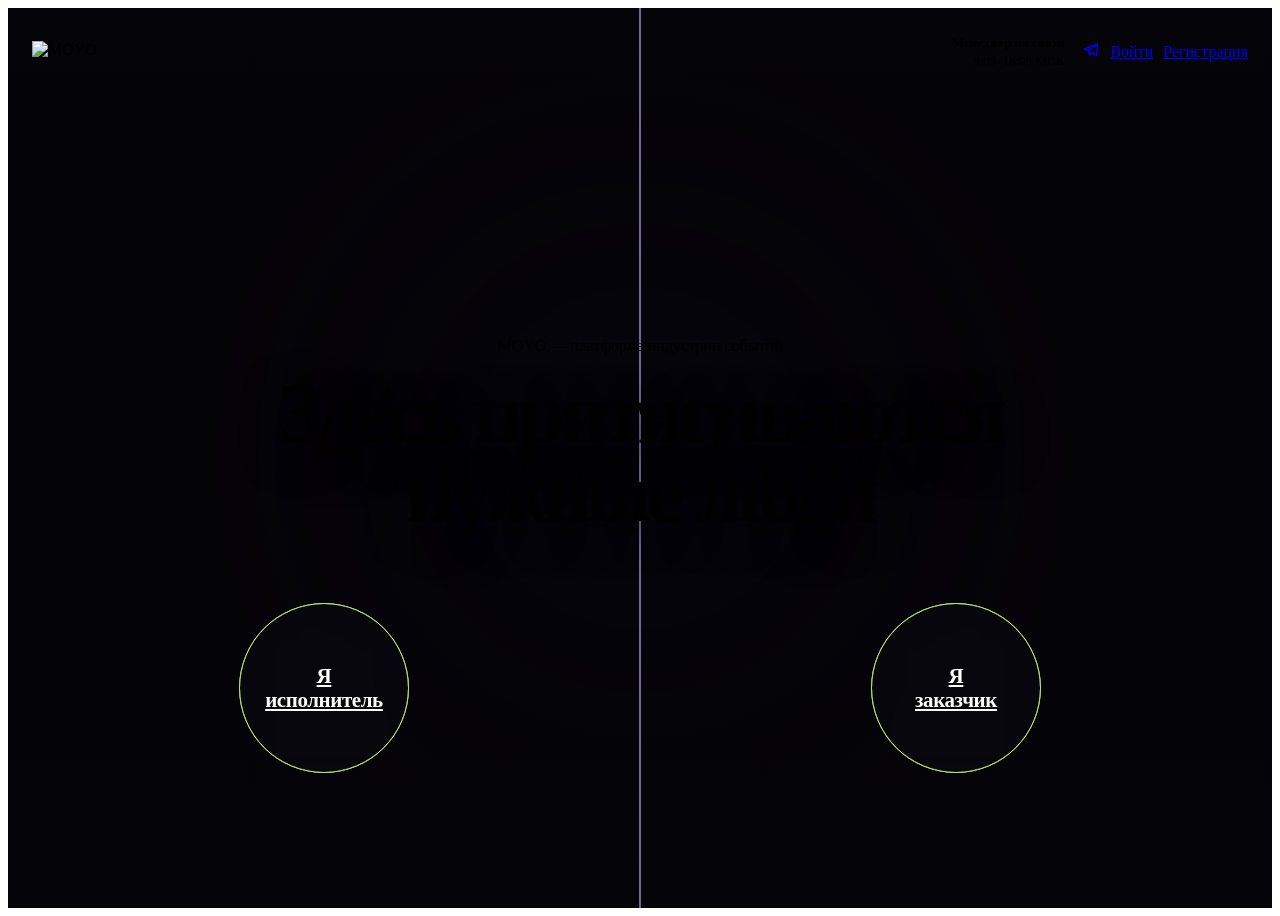
==== index.html @ e5ad05e7 "Add files via upload" ====
<!doctype html>
<html lang="ru">
<head>
<meta charset="utf-8">
<meta name="viewport" content="width=device-width,initial-scale=1">
<title>MOYO — платформа индустрии событий</title>
<link rel="preconnect" href="https://fonts.googleapis.com"><link rel="preconnect" href="https://fonts.gstatic.com" crossorigin>
<link href="https://fonts.googleapis.com/css2?family=Manrope:wght@400;500;600;700&family=JetBrains+Mono:wght@400;500&display=swap" rel="stylesheet">
<link rel="stylesheet" href="assets/moyo.css?v=20">
<style>
/* главная: закулисье и зал, разрезанные по диагонали; прожектор проявляет фото */
.home{position:relative;height:100vh;min-height:860px;overflow:hidden;background:#05040A}
.top{position:absolute;left:0;right:0;top:26px;z-index:20}
.top .wrap{display:flex;align-items:center;justify-content:space-between;padding:0 24px}
.top img{height:22px}
.top .r{display:flex;align-items:center;gap:10px}
.top .mgr{font-size:13px;color:var(--text-2);margin-right:8px;text-align:right;line-height:1.35}
.top .mgr b{display:block;color:var(--text);font-weight:600}

.hm-ph{position:absolute;inset:0;background-size:cover;transition:filter .8s var(--ease)}
.hm-a{background-image:url(assets/img/hero-backstage.jpg);background-position:20% 30%;clip-path:inset(0 50% 0 0)}
.hm-b{background-image:url(assets/img/hero-hall.jpg);background-position:85% 50%;clip-path:inset(0 0 0 50%)}
.home.on-l .hm-b,.home.on-r .hm-a{filter:brightness(.28) saturate(.4)}
.home.on-l .hm-a,.home.on-r .hm-b{filter:brightness(1.15) saturate(1.1)}
.hm-dim{position:absolute;inset:0;z-index:2;pointer-events:none;background:rgba(5,4,9,.62);-webkit-mask-image:radial-gradient(circle at var(--sx,50%) var(--sy,50%),transparent 0,transparent 170px,#000 430px);mask-image:radial-gradient(circle at var(--sx,50%) var(--sy,50%),transparent 0,transparent 170px,#000 430px)}
.hm-shade{position:absolute;inset:0;z-index:3;pointer-events:none;background:linear-gradient(180deg,rgba(5,4,9,.75),transparent 28%,transparent 55%,rgba(5,4,9,.85))}
.hm-seam{position:absolute;inset:0;width:100%;height:100%;z-index:4;pointer-events:none}
.hm-seam line{stroke:rgba(214,204,255,.7);stroke-width:1.5;filter:drop-shadow(0 0 8px var(--accent))}
.hm-seam circle{fill:var(--lime);filter:drop-shadow(0 0 10px var(--lime))}
.home .spot{z-index:5}

.hd{position:absolute;left:0;right:0;top:50%;transform:translateY(-62%);z-index:8;pointer-events:none;text-align:center;white-space:nowrap}
.hd h1{font-size:84px;font-weight:600;letter-spacing:-.058em;line-height:.94;margin:20px 0 0;text-shadow:0 10px 40px rgba(0,0,0,.6)}
.hd .label{display:inline-flex;align-items:center;gap:10px;margin-top:26px;color:var(--text-2)}
.hd .label i{width:7px;height:7px;border-radius:50%;background:var(--lime);box-shadow:0 0 10px var(--lime-glow)}

.roles{position:absolute;left:0;right:0;bottom:15%;z-index:9;display:grid;grid-template-columns:1fr 1fr;pointer-events:none}
.role{justify-self:center;pointer-events:auto;position:relative;width:168px;height:168px;border-radius:50%;display:flex;flex-direction:column;align-items:center;justify-content:center;gap:10px;text-align:center;font-size:21px;font-weight:600;line-height:1.15;letter-spacing:-.02em;color:#fff;background:rgba(14,12,20,.45);border:1px solid rgba(255,255,255,.35);backdrop-filter:blur(14px);transition:background .5s var(--ease),border-color .5s,transform .6s var(--ease),box-shadow .6s}
.role::before,.role::after{content:"";position:absolute;inset:-1px;border-radius:50%;border:1px solid rgba(198,243,94,.7);animation:rpulse 2.6s ease-out infinite;pointer-events:none}
.role::after{animation-delay:1.3s}
@keyframes rpulse{0%{transform:scale(1);opacity:.9}100%{transform:scale(1.45);opacity:0}}
.role .ar{width:44px;height:44px;border-radius:50%;display:grid;place-items:center;background:var(--lime);color:#10120A;font-size:18px;transition:transform .5s var(--ease)}
.role.big{background:var(--accent);border-color:var(--accent);transform:scale(1.08);box-shadow:0 20px 70px -10px var(--accent-glow)}
.role.big .ar{transform:rotate(-45deg)}
.role.big::before,.role.big::after{border-color:rgba(255,255,255,.6)}
.hm-half{position:absolute;top:0;bottom:0;width:50%;z-index:7;cursor:pointer}
.hm-half.l{left:0}.hm-half.r{right:0}

.foot{position:absolute;left:0;right:0;bottom:26px;z-index:9}
.foot .wrap{display:flex;justify-content:space-between;padding:0 24px}
</style>
</head>
<body>
<main class="home" id="home">
  <header class="top"><div class="wrap">
    <img src="assets/logo.svg" alt="MOYO">
    <div class="r">
      <div class="mgr"><b>Менеджер на связи</b>9:00–18:00 МСК</div>
      <a class="ibtn" href="#" aria-label="Telegram"><svg width="18" height="18" viewBox="0 0 24 24" fill="none" stroke="currentColor" stroke-width="1.8" stroke-linejoin="round"><path d="M21 4 3 11l6 2 2 6 3-4 5 4 2-15Z"/><path d="m9 13 8-6"/></svg></a>
      <a class="btn btn-g btn-s" href="#" data-auth="login">Войти</a>
      <a class="btn btn-p btn-s" href="#" data-auth="signup">Регистрация</a>
    </div>
  </div></header>

  <div class="hm-ph hm-a"></div><div class="hm-ph hm-b"></div>
  <div class="hm-dim" id="hmDim"></div><div class="hm-shade"></div>
  <svg class="hm-seam" viewBox="0 0 100 100" preserveAspectRatio="none"><line x1="50" y1="0" x2="50" y2="100" vector-effect="non-scaling-stroke"/></svg>
  <a class="hm-half l" href="ispolnitel.html" data-r="l" aria-label="Я исполнитель"></a><a class="hm-half r" href="zakazchik.html" data-r="r" aria-label="Я заказчик"></a>
  
  <div class="hd">
    <span class="chip"><i></i>MOYO — платформа индустрии событий</span>
    <h1>Здесь <span class="acc">притягиваются</span><br>нужные люди</h1>
  </div>

  <div class="roles">
    <a class="role" href="ispolnitel.html" data-r="l">Я<br>исполнитель</a>
    <a class="role" href="zakazchik.html" data-r="r">Я<br>заказчик</a>
  </div>
</main>

<script src="assets/field.js?v=20"></script>
<script src="assets/illus.js?v=20"></script>
<script src="assets/auth.js?v=20"></script>
<script>
const home=document.getElementById('home'),roles=[...document.querySelectorAll('.role')],dim=document.getElementById('hmDim');
const center=el=>{const a=el.getBoundingClientRect(),b=home.getBoundingClientRect();return[a.left-b.left+a.width/2,a.top-b.top+a.height*.42]};
// прожектор ходит между закулисьем и залом; там, где луч, фото проявляется в цвете
const spot=MoyoSpot(home,{fx:.5,spread:22,points:(W,H)=>[[W*.25,H*.45],[W*.5,H*.35],[W*.75,H*.5],[W*.5,H*.35]]});
let hovered=null,mouse=null;
home.addEventListener('pointermove',e=>{const b=home.getBoundingClientRect();mouse=[e.clientX-b.left,e.clientY-b.top]});
home.addEventListener('pointerleave',()=>mouse=null);
const halves=[...document.querySelectorAll('.hm-half')];
const pick=side=>{hovered=side?roles.find(r=>r.dataset.r===side):null;home.classList.toggle('on-l',side==='l');home.classList.toggle('on-r',side==='r');
  if(side){const b=home.getBoundingClientRect();spot.aim(side==='l'?b.width*.25:b.width*.75,b.height*.45)}else spot.free()};
[...roles,...halves].forEach(el=>{el.addEventListener('mouseenter',()=>pick(el.dataset.r));el.addEventListener('mouseleave',e=>{if(!e.relatedTarget||!e.relatedTarget.closest||!e.relatedTarget.closest('[data-r="'+el.dataset.r+'"]'))pick(null)})});
let lx=innerWidth/2,ly=innerHeight/2;
(function lit(){
  // курсор тоже светит: если мышь на экране, пятно света идёт за ней
  const [sx,sy]=hovered||!mouse?spot.pos:mouse;
  lx+=(sx-lx)*.12;ly+=(sy-ly)*.12;
  dim.style.setProperty('--sx',lx+'px');dim.style.setProperty('--sy',ly+'px');
  roles.forEach(r=>{const [x,y]=center(r);r.classList.toggle('lit',Math.hypot(lx-x,ly-y)<180);r.classList.toggle('big',r===hovered)});
  requestAnimationFrame(lit);
})();
</script>
</body>
</html>
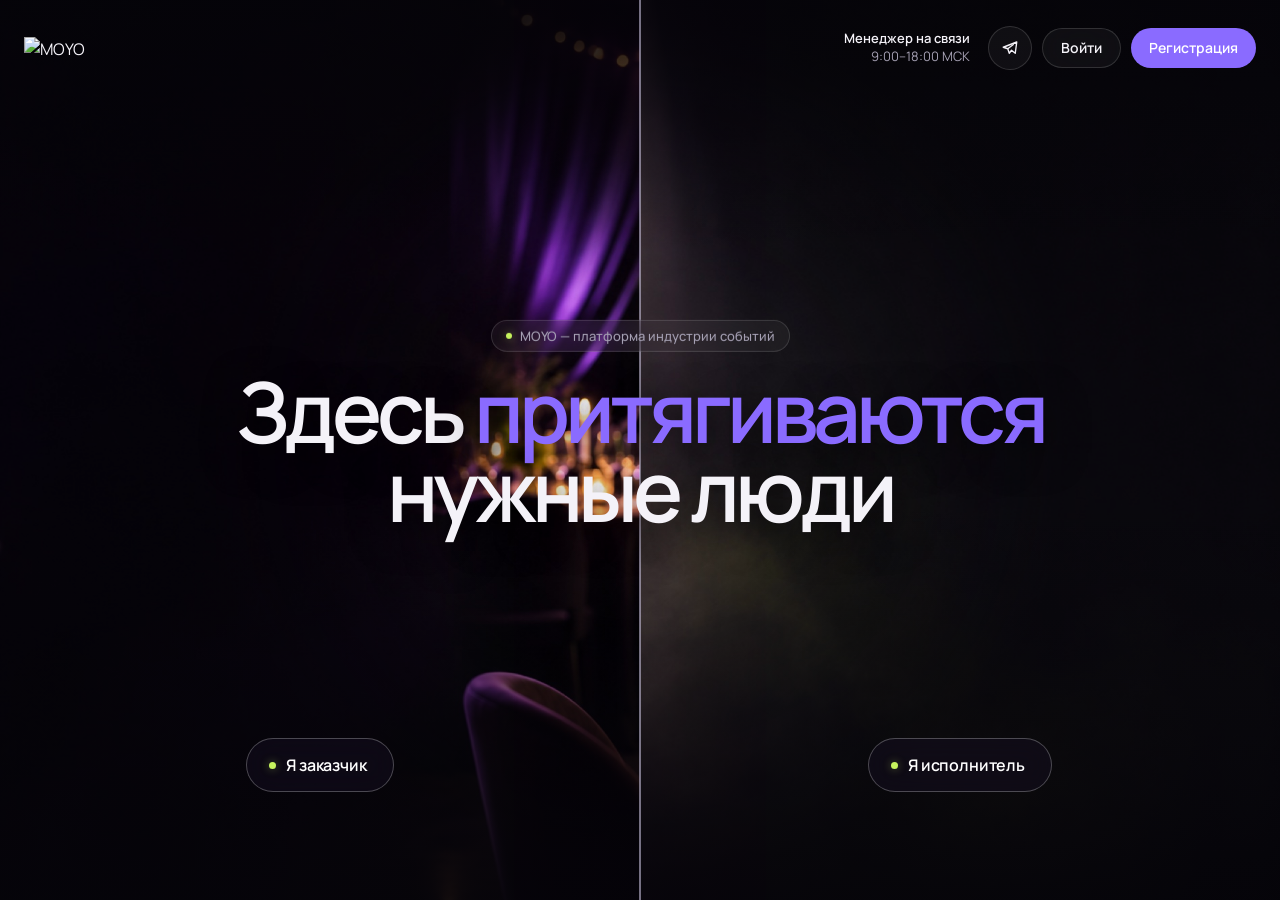
==== commit a7f3a43d: "Add files via upload" ====
--- a/index.html
+++ b/index.html
@@ -6,7 +6,7 @@
 <title>MOYO — платформа индустрии событий</title>
 <link rel="preconnect" href="https://fonts.googleapis.com"><link rel="preconnect" href="https://fonts.gstatic.com" crossorigin>
 <link href="https://fonts.googleapis.com/css2?family=Manrope:wght@400;500;600;700&family=JetBrains+Mono:wght@400;500&display=swap" rel="stylesheet">
-<link rel="stylesheet" href="assets/moyo.css?v=20">
+<link rel="stylesheet" href="assets/moyo.css?v=23">
 <style>
 /* главная: закулисье и зал, разрезанные по диагонали; прожектор проявляет фото */
 .home{position:relative;height:100vh;min-height:860px;overflow:hidden;background:#05040A}
@@ -18,14 +18,14 @@
 .top .mgr b{display:block;color:var(--text);font-weight:600}
 
 .hm-ph{position:absolute;inset:0;background-size:cover;transition:filter .8s var(--ease)}
-.hm-a{background-image:url(assets/img/hero-backstage.jpg);background-position:20% 30%;clip-path:inset(0 50% 0 0)}
-.hm-b{background-image:url(assets/img/hero-hall.jpg);background-position:85% 50%;clip-path:inset(0 0 0 50%)}
+.hm-a{background-image:url(assets/img/hero-hall.jpg);background-position:0% 50%;clip-path:inset(0 50% 0 0)}
+.hm-b{background-image:url(assets/img/hero-backstage.jpg);background-position:100% 35%;clip-path:inset(0 0 0 50%)}
 .home.on-l .hm-b,.home.on-r .hm-a{filter:brightness(.28) saturate(.4)}
 .home.on-l .hm-a,.home.on-r .hm-b{filter:brightness(1.15) saturate(1.1)}
 .hm-dim{position:absolute;inset:0;z-index:2;pointer-events:none;background:rgba(5,4,9,.62);-webkit-mask-image:radial-gradient(circle at var(--sx,50%) var(--sy,50%),transparent 0,transparent 170px,#000 430px);mask-image:radial-gradient(circle at var(--sx,50%) var(--sy,50%),transparent 0,transparent 170px,#000 430px)}
 .hm-shade{position:absolute;inset:0;z-index:3;pointer-events:none;background:linear-gradient(180deg,rgba(5,4,9,.75),transparent 28%,transparent 55%,rgba(5,4,9,.85))}
 .hm-seam{position:absolute;inset:0;width:100%;height:100%;z-index:4;pointer-events:none}
-.hm-seam line{stroke:rgba(214,204,255,.7);stroke-width:1.5;filter:drop-shadow(0 0 8px var(--accent))}
+.hm-seam line{stroke:rgba(220,213,242,.7);stroke-width:1.5;filter:drop-shadow(0 0 8px var(--accent))}
 .hm-seam circle{fill:var(--lime);filter:drop-shadow(0 0 10px var(--lime))}
 .home .spot{z-index:5}
 
@@ -34,15 +34,10 @@
 .hd .label{display:inline-flex;align-items:center;gap:10px;margin-top:26px;color:var(--text-2)}
 .hd .label i{width:7px;height:7px;border-radius:50%;background:var(--lime);box-shadow:0 0 10px var(--lime-glow)}
 
-.roles{position:absolute;left:0;right:0;bottom:15%;z-index:9;display:grid;grid-template-columns:1fr 1fr;pointer-events:none}
-.role{justify-self:center;pointer-events:auto;position:relative;width:168px;height:168px;border-radius:50%;display:flex;flex-direction:column;align-items:center;justify-content:center;gap:10px;text-align:center;font-size:21px;font-weight:600;line-height:1.15;letter-spacing:-.02em;color:#fff;background:rgba(14,12,20,.45);border:1px solid rgba(255,255,255,.35);backdrop-filter:blur(14px);transition:background .5s var(--ease),border-color .5s,transform .6s var(--ease),box-shadow .6s}
-.role::before,.role::after{content:"";position:absolute;inset:-1px;border-radius:50%;border:1px solid rgba(198,243,94,.7);animation:rpulse 2.6s ease-out infinite;pointer-events:none}
-.role::after{animation-delay:1.3s}
-@keyframes rpulse{0%{transform:scale(1);opacity:.9}100%{transform:scale(1.45);opacity:0}}
-.role .ar{width:44px;height:44px;border-radius:50%;display:grid;place-items:center;background:var(--lime);color:#10120A;font-size:18px;transition:transform .5s var(--ease)}
-.role.big{background:var(--accent);border-color:var(--accent);transform:scale(1.08);box-shadow:0 20px 70px -10px var(--accent-glow)}
-.role.big .ar{transform:rotate(-45deg)}
-.role.big::before,.role.big::after{border-color:rgba(255,255,255,.6)}
+.roles{position:absolute;left:0;right:0;bottom:12%;z-index:9;display:grid;grid-template-columns:1fr 1fr;pointer-events:none}
+.role{justify-self:center;pointer-events:auto;position:relative;display:inline-flex;align-items:center;gap:10px;height:54px;padding:0 26px 0 22px;border-radius:99px;font-size:16px;font-weight:600;letter-spacing:-.01em;color:#fff;white-space:nowrap;background:rgba(20,15,32,.5);border:1px solid rgba(255,255,255,.26);backdrop-filter:blur(14px);-webkit-backdrop-filter:blur(14px);transition:background .45s var(--ease),border-color .45s,transform .5s var(--ease),box-shadow .5s}
+.role::before{content:"";width:7px;height:7px;border-radius:50%;background:var(--lime);box-shadow:0 0 10px var(--lime-glow);flex:none}
+.role:hover,.role.big{background:var(--accent);border-color:var(--accent);box-shadow:0 12px 34px -16px var(--accent-glow)}
 .hm-half{position:absolute;top:0;bottom:0;width:50%;z-index:7;cursor:pointer}
 .hm-half.l{left:0}.hm-half.r{right:0}
 
@@ -65,7 +60,7 @@
   <div class="hm-ph hm-a"></div><div class="hm-ph hm-b"></div>
   <div class="hm-dim" id="hmDim"></div><div class="hm-shade"></div>
   <svg class="hm-seam" viewBox="0 0 100 100" preserveAspectRatio="none"><line x1="50" y1="0" x2="50" y2="100" vector-effect="non-scaling-stroke"/></svg>
-  <a class="hm-half l" href="ispolnitel.html" data-r="l" aria-label="Я исполнитель"></a><a class="hm-half r" href="zakazchik.html" data-r="r" aria-label="Я заказчик"></a>
+  <a class="hm-half l" href="zakazchik.html" data-r="l" aria-label="Я заказчик"></a><a class="hm-half r" href="ispolnitel.html" data-r="r" aria-label="Я исполнитель"></a>
   
   <div class="hd">
     <span class="chip"><i></i>MOYO — платформа индустрии событий</span>
@@ -73,14 +68,14 @@
   </div>
 
   <div class="roles">
-    <a class="role" href="ispolnitel.html" data-r="l">Я<br>исполнитель</a>
-    <a class="role" href="zakazchik.html" data-r="r">Я<br>заказчик</a>
+    <a class="role" href="zakazchik.html" data-r="l">Я&nbsp;заказчик</a>
+    <a class="role" href="ispolnitel.html" data-r="r">Я&nbsp;исполнитель</a>
   </div>
 </main>
 
-<script src="assets/field.js?v=20"></script>
-<script src="assets/illus.js?v=20"></script>
-<script src="assets/auth.js?v=20"></script>
+<script src="assets/field.js?v=23"></script>
+<script src="assets/illus.js?v=23"></script>
+<script src="assets/auth.js?v=23"></script>
 <script>
 const home=document.getElementById('home'),roles=[...document.querySelectorAll('.role')],dim=document.getElementById('hmDim');
 const center=el=>{const a=el.getBoundingClientRect(),b=home.getBoundingClientRect();return[a.left-b.left+a.width/2,a.top-b.top+a.height*.42]};
@@ -103,5 +98,6 @@
   requestAnimationFrame(lit);
 })();
 </script>
+<script src="assets/life.js?v=23"></script>
 </body>
 </html>
--- a/assets/moyo.css
+++ b/assets/moyo.css
@@ -0,0 +1,503 @@
+/* =========================================================
+   MOYO — общие токены и компоненты (см. styleguide.html)
+   ========================================================= */
+:root{
+  --bg:#07060A; --bg-2:#0D0C11; --surface:#131118; --surface-2:#1A1820;
+  --line:rgba(255,255,255,.08); --line-2:rgba(255,255,255,.14);
+  --text:#F4F2F8; --text-2:#A6A1B4; --text-3:#6C6878; --text-off:#34313D;
+  --accent:#8A6BFF; --accent-hi:#A08BFF; --accent-lo:#5B43D6;
+  --accent-a12:rgba(138,107,255,.12); --accent-a30:rgba(138,107,255,.30); --accent-glow:rgba(138,107,255,.55);
+  --ok:#C6F35E; --lime:#C6F35E; --lime-glow:rgba(198,243,94,.42); --violet-bg:#2F1870; --err:#FF6B7A;
+  --glass:rgba(255,255,255,.045); --blur:20px;
+  --r-xs:8px; --r-s:12px; --r-m:20px; --r-l:28px; --r-pill:999px;
+  --sans:'Manrope',system-ui,sans-serif; --mono:'JetBrains Mono',ui-monospace,monospace;
+  --ease:cubic-bezier(.2,.8,.2,1); --t-fast:.2s; --t-mid:.45s; --t-slow:.8s;
+}
+*{box-sizing:border-box;margin:0;padding:0}
+html{scroll-behavior:smooth;background:var(--bg)}
+body{background:transparent;color:var(--text);font-family:var(--sans);font-size:16px;line-height:1.55;-webkit-font-smoothing:antialiased;min-width:1280px;overflow-x:hidden}
+a{color:inherit;text-decoration:none}
+button{font:inherit;color:inherit;background:none;border:0;cursor:pointer}
+.wrap{width:1280px;margin:0 auto;position:relative}
+.acc{color:var(--accent)}
+
+.label{font-family:var(--mono);font-size:12px;letter-spacing:.06em;text-transform:uppercase;color:var(--text-3)}
+.label b{color:var(--text-2);font-weight:500}
+.glass{background:var(--glass);border:1px solid var(--line-2);backdrop-filter:blur(var(--blur));-webkit-backdrop-filter:blur(var(--blur));box-shadow:inset 0 1px 0 rgba(255,255,255,.08)}
+.btn{display:inline-flex;align-items:center;gap:12px;height:52px;padding:0 26px;border-radius:var(--r-pill);font-weight:600;font-size:15px;transition:background var(--t-fast),transform var(--t-mid) var(--ease),border-color var(--t-fast),color var(--t-fast)}
+.btn-p{background:var(--accent);color:#fff}
+.btn-p:hover{background:var(--accent-hi);transform:translateY(-2px)}
+.btn-w{background:var(--text);color:var(--bg)}
+.btn-w:hover{transform:translateY(-2px)}
+.btn-g{background:var(--glass);border:1px solid var(--line-2);backdrop-filter:blur(var(--blur))}
+.btn-g:hover{border-color:rgba(255,255,255,.3)}
+.btn .ar{width:30px;height:30px;margin-right:-14px;border-radius:50%;display:grid;place-items:center;background:var(--lime);color:#10120A;box-shadow:0 0 14px var(--lime-glow);transition:transform var(--t-mid) var(--ease)}
+.btn-g .ar,.btn-w .ar{background:var(--lime);color:#10120A}
+.btn:hover .ar{transform:rotate(-45deg)}
+.btn-m{background:var(--lime);color:#10120A;box-shadow:0 14px 40px -12px var(--lime-glow)}
+.btn-m:hover{background:#D4F77E;transform:translateY(-2px)}
+.btn-m .ar{background:rgba(0,0,0,.2);box-shadow:none}
+.btn-s{height:40px;padding:0 18px;font-size:14px}
+.ibtn{width:44px;height:44px;border-radius:50%;display:grid;place-items:center;border:1px solid var(--line-2);background:var(--glass);transition:all var(--t-fast)}
+.ibtn:hover{border-color:var(--accent);color:var(--accent)}
+.chip{display:inline-flex;align-items:center;gap:8px;height:32px;padding:0 14px;border-radius:var(--r-pill);font-size:13px;font-weight:500;color:var(--text-2);border:1px solid var(--line-2);background:var(--glass);backdrop-filter:blur(var(--blur))}
+.chip i{width:6px;height:6px;border-radius:50%;background:var(--lime);box-shadow:0 0 10px var(--lime-glow)}
+.tag{display:inline-flex;height:26px;align-items:center;padding:0 10px;border-radius:var(--r-xs);font-size:12px;font-weight:500;background:rgba(255,255,255,.06);color:var(--text-2)}
+
+/* ---------- поле: смешанная сетка, которая тянется к шарику ---------- */
+.mfield{position:absolute;inset:0;width:100%;height:100%;pointer-events:none;overflow:visible}
+.mfield .ln{fill:none;stroke:rgba(255,255,255,.12);stroke-width:1}
+.mfield .ln.h{stroke:rgba(255,255,255,.09)}
+.mfield .cs circle{fill:#fff}
+.mfield .cs path{fill:none;stroke:rgba(255,255,255,.07);stroke-width:1}
+.orb-ball{position:absolute;left:0;top:0;width:0;height:0;pointer-events:none;z-index:3}
+.orb-ball::before{content:"";position:absolute;left:-60px;top:-60px;width:120px;height:120px;border-radius:50%;background:radial-gradient(closest-side,var(--accent-glow),rgba(138,107,255,.12) 55%,transparent)}
+.orb-ball::after{content:"";position:absolute;left:-6px;top:-6px;width:12px;height:12px;border-radius:50%;background:#E6DEFF;box-shadow:0 0 14px 4px var(--accent),0 0 2px #fff}
+
+/* ---------- прожектор ---------- */
+.spot{position:absolute;inset:0;pointer-events:none;overflow:hidden}
+.spot .rig{position:absolute;top:-6px;width:44px;height:30px;margin-left:-22px;border-radius:0 0 12px 12px;background:#1A1820;border:1px solid var(--line-2);z-index:2}
+.spot .rig::after{content:"";position:absolute;left:12px;right:12px;bottom:-3px;height:5px;border-radius:3px;background:#E6DEFF;box-shadow:0 0 18px 6px var(--accent-glow)}
+.spot .beam{position:absolute;top:18px;transform-origin:50% 0;clip-path:polygon(46% 0,54% 0,100% 100%,0 100%);background:linear-gradient(180deg,rgba(214,204,255,.40),rgba(138,107,255,.14) 70%,rgba(138,107,255,.04));filter:blur(6px)}
+.spot .pool{position:absolute;left:0;top:0;width:520px;height:200px;margin:-100px 0 0 -260px;border-radius:50%;background:radial-gradient(closest-side,rgba(176,160,255,.28),rgba(138,107,255,.08) 60%,transparent)}
+.spot .dust{position:absolute;width:2px;height:2px;border-radius:50%;background:#fff;opacity:0}
+
+@keyframes spin{to{transform:rotate(360deg)}}
+
+@media (prefers-reduced-motion:reduce){*{animation:none!important;transition:none!important}}
+
+/* =========================================================
+   СМЕНА ФОНА ПО СКРОЛЛУ: тёмный ↔ фиолетовый (scrollfx.js ставит html.v)
+   ========================================================= */
+html.v{background:var(--violet-bg);--text-2:#CFC5EE;--text-3:#A497CF;--line:rgba(255,255,255,.12);--line-2:rgba(255,255,255,.2);--glass:rgba(255,255,255,.06)}
+.acc{transition:color .9s var(--ease)}
+html.v .acc{color:#D4C7FF}
+.lime{color:var(--lime)}
+
+/* =========================================================
+   ТЕКСТОВАЯ ПЕРЕБИВКА: крупные заголовки сменяют друг друга по скроллу,
+   слова проявляются, смена — переворот карточки
+   ========================================================= */
+.tx{position:relative}
+.tx .pin{position:sticky;top:0;height:100vh;overflow:hidden}
+.tx-top{position:absolute;left:0;right:0;top:120px;display:flex;justify-content:space-between;align-items:center;padding:0 24px}
+.tx-top .label{display:inline-flex;align-items:center;gap:10px;color:var(--text-2)}
+.tx-top .label i{width:7px;height:7px;border-radius:50%;background:var(--lime);box-shadow:0 0 10px var(--lime-glow)}
+.tx-n b{color:var(--lime);font-weight:500}
+.tx-stage{position:absolute;left:0;right:0;top:50%;height:300px;margin-top:-170px;perspective:1400px}
+.tx-f{position:absolute;left:50%;top:50%;width:1240px;margin-left:-620px;transform-origin:50% 50% -90px;text-align:center;font-size:118px;font-weight:600;letter-spacing:-.058em;line-height:.96;backface-visibility:hidden;will-change:transform,opacity;opacity:0}
+.tx-f.sm{font-size:88px}
+.tx-f .w{display:inline-block;color:rgba(255,255,255,.16);transition:color .25s}
+.tx-f .w.on{color:var(--text)}
+.tx-f .w.k.on{color:var(--lime)}
+.tx-bar{position:absolute;left:50%;bottom:150px;transform:translateX(-50%);display:flex;gap:8px}
+.tx-bar i{position:relative;width:46px;height:3px;border-radius:2px;background:rgba(255,255,255,.16);overflow:hidden}
+.tx-bar i b{position:absolute;inset:0;background:var(--lime);transform-origin:0 50%;transform:scaleX(0)}
+.tx-cta{position:absolute;left:0;right:0;bottom:64px;display:flex;justify-content:center;opacity:0;transform:translateY(14px);transition:all .5s var(--ease);pointer-events:none}
+.tx-cta.on{opacity:1;transform:none;pointer-events:auto}
+
+/* =========================================================
+   ФУТЕР: призыв + колонки + огромный логотип с «притягивающейся» точкой
+   ========================================================= */
+.ft{position:relative;z-index:2;padding:110px 0 0;overflow:hidden;font-size:14px;color:var(--text-2)}
+.ft .wrap{padding:0 24px}
+.ft-top{display:grid;grid-template-columns:1fr auto;align-items:end;gap:40px;padding-bottom:70px;border-bottom:1px solid var(--line)}
+.ft-top h3{font-size:64px;font-weight:600;letter-spacing:-.05em;line-height:1;color:var(--text);margin-top:20px}
+.ft-act{display:flex;gap:12px}
+.ft-cols{display:grid;grid-template-columns:1.2fr 1fr 1fr 1fr;gap:40px;padding:50px 0}
+.ft-cols h5{font-family:var(--mono);font-size:11px;font-weight:500;letter-spacing:.08em;text-transform:uppercase;color:var(--text-3);margin-bottom:16px}
+.ft-cols ul{list-style:none;display:flex;flex-direction:column;gap:10px}
+.ft-cols a{transition:color .2s}.ft-cols a:hover{color:var(--lime)}
+.ft-clock{display:flex;flex-direction:column;gap:14px}
+.ft-clock .t{font-size:44px;font-weight:600;letter-spacing:-.04em;color:var(--text);line-height:1}
+.ft-clock .t i{font-style:normal;animation:blink 1s steps(1) infinite}
+@keyframes blink{50%{opacity:0}}
+.ft-clock .st{display:inline-flex;align-items:center;gap:8px}
+.ft-clock .st i{width:7px;height:7px;border-radius:50%;background:var(--lime);box-shadow:0 0 10px var(--lime-glow)}
+.ft-note{color:#FFB3BA;font-size:11px}
+.ft-mark{position:relative;width:1232px;margin:10px auto 0;aspect-ratio:401.014/95.8345}
+.ft-mark img{position:absolute;inset:0;width:100%;height:100%;opacity:.95;clip-path:inset(0 0 0 0);transform:translateY(40%);opacity:0;transition:transform 1.2s var(--ease),opacity 1.2s var(--ease)}
+.ft-mark.in img{transform:none;opacity:.95}
+.ft-pupil{position:absolute;left:40.34%;top:50%;width:76px;height:76px;margin:-38px 0 0 -38px;border-radius:50%;background:var(--lime);box-shadow:0 0 40px 6px var(--lime-glow);transform:scale(0);transition:transform .8s .5s var(--ease)}
+.ft-mark.in .ft-pupil{transform:scale(1)}
+.ft-pupil span{position:absolute;left:92px;top:-6px;white-space:nowrap;font-family:var(--mono);font-size:11px;letter-spacing:.06em;text-transform:uppercase;color:var(--lime)}
+.ft-bot{display:flex;justify-content:space-between;align-items:center;padding:28px 0 34px;margin-top:34px;border-top:1px solid var(--line);font-size:13px;color:var(--text-3)}
+.ft-bot a:hover{color:var(--text)}
+.ft-up{display:inline-flex;align-items:center;gap:8px;color:var(--text-2)}
+.ft-up:hover{color:var(--lime)}
+
+/* =========================================================
+   КАБИНЕТ: крупный заголовок, затем карточки по одной
+   прилетают рубашкой вверх и переворачиваются лицом
+   ========================================================= */
+.cab{position:relative}
+.cab .pin{position:sticky;top:0;height:100vh;overflow:hidden;perspective:1800px}
+.cab-head{position:absolute;left:0;right:0;top:0;text-align:center;transform-origin:50% 0;z-index:3;will-change:transform}
+.cab-head .label{color:var(--text-2)}
+.cab-head h2{font-size:100px;font-weight:600;letter-spacing:-.058em;line-height:.95;margin-top:20px}
+.cab-stage{position:absolute;left:50%;top:50%;width:800px;height:520px;margin:-190px 0 0 -400px;transform-style:preserve-3d}
+.cc{position:absolute;inset:0;transform-style:preserve-3d;--o:0;will-change:transform}
+.cc-front,.cc-back{opacity:var(--o)}
+.cc-in{position:absolute;inset:0;transform-style:preserve-3d}
+.cc-front,.cc-back{position:absolute;inset:0;border-radius:24px;overflow:hidden;backface-visibility:hidden;-webkit-backface-visibility:hidden}
+.cc-front{background:#100E17;border:1px solid var(--line-2);box-shadow:0 50px 120px -40px rgba(0,0,0,.75)}
+.cc-front .dbar{display:flex;align-items:center;gap:14px;height:52px;padding:0 22px;border-bottom:1px solid var(--line)}
+.cc-front .dbar img{height:14px;opacity:.9}
+.cc-front .cc-t{font-size:14px;font-weight:600}
+.cc-front .dbar .label{margin-left:auto}
+.cc-back{transform:rotateY(180deg);background:var(--accent);padding:34px 38px;display:flex;flex-direction:column;justify-content:space-between;color:#fff}
+.cc-back::before{content:"";position:absolute;right:-120px;bottom:-160px;width:520px;height:520px;border-radius:50%;border:44px solid rgba(255,255,255,.14)}
+.cc-back::after{content:"";position:absolute;right:96px;top:84px;width:26px;height:26px;border-radius:50%;background:var(--lime);box-shadow:0 0 30px 6px var(--lime-glow)}
+.cc-back img{height:20px;align-self:flex-start;position:relative}
+.cc-back .n{position:absolute;right:38px;top:28px;font-family:var(--mono);font-size:14px;opacity:.75}
+.cc-back b{position:relative;font-size:58px;font-weight:600;letter-spacing:-.05em;line-height:1;max-width:520px}
+.cab-dots{position:absolute;left:50%;bottom:34px;transform:translateX(-50%);display:flex;gap:8px;z-index:3}
+.cab-dots i{width:28px;height:3px;border-radius:2px;background:rgba(255,255,255,.18);transition:background .4s}
+.cab-dots i.on{background:var(--lime)}
+
+/* =========================================================
+   ТРИ ШАГА: кольцо карточек-инфографики (по мотивам red-ring)
+   заголовок по центру → уезжает вверх → карточки разлетаются в кольцо,
+   по скроллу кольцо поворачивает к шагу 1, 2, 3
+   ========================================================= */
+.rgs{position:relative;padding:90px 0 40px}
+.rgs .pin{position:relative;height:820px;overflow:hidden}
+.rgs-title{position:absolute;left:0;right:0;top:0;text-align:center;z-index:30}
+.rgs-title h2{font-size:72px;letter-spacing:-.055em;line-height:.95}
+.rgs-stage{position:absolute;left:0;right:0;top:210px;height:420px;cursor:grab;perspective:2200px;touch-action:pan-y;user-select:none}
+.rg{position:absolute;left:50%;top:40px;width:0;height:0;transform-style:preserve-3d}
+.rk{position:absolute;left:-128px;top:0;width:256px;height:336px;border-radius:22px;padding:20px;display:flex;flex-direction:column;overflow:hidden;--gx:50%;--gy:50%;box-shadow:0 40px 70px -30px rgba(0,0,0,.75),0 1px 0 rgba(255,255,255,.3) inset;will-change:transform,opacity,filter;transition:box-shadow .6s var(--ease)}
+.rk.w{background:#F6F4FA;color:#14111C}
+.rk.d{background:#15121D;color:#fff;box-shadow:inset 0 0 0 1px rgba(255,255,255,.1),0 40px 70px -30px rgba(0,0,0,.75)}
+.rk.v{background:var(--accent);color:#fff}
+.rk.l{background:var(--lime);color:#10120A}
+.rk-h{display:flex;justify-content:space-between;align-items:center;font-size:12px;font-weight:500}
+.rk-h span{opacity:.6}
+.rk-h i{font-style:normal;font-size:11px;padding:4px 9px;border-radius:99px;background:rgba(0,0,0,.07)}
+.rk.d .rk-h i,.rk.v .rk-h i{background:rgba(255,255,255,.12)}
+.rk .n{font-size:64px;font-weight:600;letter-spacing:-.06em;line-height:1;color:var(--accent);margin-top:14px}
+.rk .t{font-size:28px;font-weight:600;letter-spacing:-.045em;line-height:1.02;margin-top:auto}
+.rk p{font-size:13px;line-height:1.4;opacity:.62;margin-top:8px}
+.rk .ft{display:flex;justify-content:space-between;align-items:center;font-size:11px;margin-top:14px;padding-top:12px;border-top:1px solid rgba(0,0,0,.08)}
+.rk.d .ft,.rk.v .ft{border-top-color:rgba(255,255,255,.12)}
+.rk .ft span{opacity:.6}
+.rk .ft b{font-weight:600}
+.rk .pips{display:flex;gap:5px}
+.rk .pips i{width:8px;height:8px;border-radius:50%;background:var(--lime)}
+.rk.w .pips i{background:var(--accent)}
+/* инфографика внутри карточек */
+.rk .ring{position:relative;width:132px;height:132px;margin:22px auto 0}
+.rk .ring svg{width:100%;height:100%;transform:rotate(-90deg)}
+.rk .ring circle{fill:none;stroke-width:9}
+.rk .ring .tr{stroke:rgba(255,255,255,.1)}
+.rk .ring .fg{stroke:var(--lime);stroke-linecap:round}
+.rk .ring b{position:absolute;inset:0;display:grid;place-items:center;font-size:30px;font-weight:600;letter-spacing:-.04em}
+.rk .ring small{position:absolute;left:0;right:0;top:66%;text-align:center;font-size:10px;opacity:.55}
+.rk .bars{display:flex;align-items:flex-end;gap:5px;height:124px;margin-top:20px}
+.rk .bars span{display:flex;flex-direction:column-reverse;gap:4px}
+.rk .bars i{width:7px;height:7px;border-radius:50%;background:rgba(20,17,28,.1)}
+.rk .bars i.on{background:var(--accent)}
+.rk .bars span:last-child i.on{background:#14111C}
+.rk .led{display:flex;gap:10px;margin-top:auto}
+.rk .led .dg{display:grid;grid-template-columns:repeat(5,7px);gap:3px}
+.rk .led .dg i{width:7px;height:7px;border-radius:50%;background:currentColor;opacity:.12}
+.rk .led .dg i.on{opacity:1}
+.rk .tl{position:relative;display:flex;justify-content:space-between;margin:34px 0 0}
+.rk .tl::before{content:"";position:absolute;left:0;right:0;top:50%;height:1px;background:rgba(20,17,28,.15)}
+.rk .tl i{position:relative;width:8px;height:8px;border-radius:50%;background:#D8D3E6}
+.rk .tl i.on{background:var(--accent);box-shadow:0 0 0 5px rgba(138,107,255,.2)}
+.rk .tl-l{display:flex;justify-content:space-between;font-size:10px;opacity:.5;margin-top:10px}
+.rk .ava{display:flex;margin-top:24px}
+.rk .ava img{width:62px;height:62px;border-radius:50%;object-fit:cover;border:3px solid #15121D;margin-right:-14px}
+.rk .bub{margin-top:18px;padding:12px 14px;border-radius:16px 16px 16px 4px;background:rgba(255,255,255,.08);font-size:13px;line-height:1.4}
+.rk .bub.me{background:var(--accent);border-radius:16px 16px 4px 16px;margin-left:24px}
+.rgs-dots{position:absolute;left:50%;bottom:calc(6% + 72px);transform:translateX(-50%);display:flex;gap:8px;z-index:31}
+.rgs-dots i{width:26px;height:3px;border-radius:2px;background:rgba(255,255,255,.16);transition:background .4s}
+.rgs-dots i.on{background:var(--lime)}
+.rgs-cta{position:absolute;left:0;right:0;bottom:20px;display:flex;justify-content:center;z-index:31}
+.rgs-cta.on{opacity:1;transform:none;pointer-events:auto}
+.rk .chk{list-style:none;margin-top:auto;display:flex;flex-direction:column;gap:9px;font-size:14px;font-weight:500}
+.rk .chk li{display:flex;align-items:center;gap:10px}
+.rk .chk li::before{content:"✓";width:22px;height:22px;border-radius:50%;display:grid;place-items:center;font-size:11px;background:var(--accent);color:#fff;flex:none}
+
+/* =========================================================
+   ИНТЕРАКТИВ (assets/interact.js)
+   ========================================================= */
+/* всплывашка внутри карточки кабинета */
+.ctoast{position:absolute;left:50%;bottom:18px;z-index:20;padding:10px 16px;border-radius:99px;background:#fff;color:#14111C;font-size:13px;font-weight:600;white-space:nowrap;box-shadow:0 14px 30px -10px rgba(0,0,0,.6);opacity:0;transform:translate(-50%,12px);transition:all .35s var(--ease);pointer-events:none}
+.ctoast.on{opacity:1;transform:translate(-50%,0)}
+/* вакансии с обложками */
+.cc-front .vac{grid-template-columns:52px 1fr auto auto;padding:10px 14px 10px 10px}
+.cc-front .vac .vth{width:52px;height:52px;border-radius:12px;object-fit:cover}
+.cc-front .vac .go{cursor:pointer;transition:background .25s,color .25s}
+.cc-front .vac .go:hover{background:rgba(255,255,255,.16)}
+.cc-front .vac .go.sent{background:var(--lime);color:#10120A}
+.cc-front .chips span{cursor:pointer;transition:all .2s}
+/* приглашение */
+.cc-front .invite .ivth{float:left;width:58px;height:58px;border-radius:12px;object-fit:cover;margin:0 12px 6px 0}
+.cc-front .invite .bt{clear:both}
+.cc-front .invite .bt span{cursor:pointer}
+.cc-front .invite .bt .ok,.cc-front .invite .bt span.ok{flex:1;background:var(--lime)!important;color:#10120A!important;cursor:default}
+.cc-front .pick{cursor:pointer}
+/* календарь */
+.cc-front .cgrid .d:not(.e):not(.dn){cursor:pointer;transition:background .2s}
+.cc-front .cgrid .d:not(.b):not(.e):hover{background:rgba(255,255,255,.08)}
+.cc-front .cgrid .d.busy{background:rgba(198,243,94,.14);color:var(--lime);box-shadow:inset 0 0 0 1px rgba(198,243,94,.4)}
+.evpop{position:absolute;inset:0;z-index:25;display:grid;place-items:center;background:rgba(10,8,16,.55);backdrop-filter:blur(4px);opacity:0;pointer-events:none;transition:opacity .3s}
+.evpop.on{opacity:1;pointer-events:auto}
+.evpop .box{position:relative;width:380px;border-radius:20px;overflow:hidden;background:#1C1925;border:1px solid var(--line-2);box-shadow:0 30px 60px -20px rgba(0,0,0,.8);transform:translateY(14px) scale(.97);transition:transform .4s var(--ease)}
+.evpop.on .box{transform:none}
+.evpop img{display:block;width:100%;height:150px;object-fit:cover}
+.evpop .in{padding:16px 18px 18px;display:flex;flex-direction:column;gap:6px}
+.evpop .in b{font-size:18px;font-weight:600}
+.evpop .in small{color:var(--text-2);font-size:13px;margin-bottom:4px}
+.evpop .in span{font-size:13px;color:#E4DEF6}
+.evpop .x{position:absolute;right:10px;top:10px;width:30px;height:30px;border-radius:50%;background:rgba(0,0,0,.55);color:#fff;font-size:18px;line-height:1}
+/* чаты в стиле iMessage */
+.cc-front .scr.imsg{display:flex;flex-direction:column;padding-bottom:70px}
+.cc-front .im-h{display:flex;align-items:center;gap:12px;padding-bottom:14px;margin-bottom:12px;border-bottom:1px solid var(--line)}
+.cc-front .im-h img{width:40px;height:40px;border-radius:50%;object-fit:cover}
+.cc-front .im-h b{display:block;font-size:15px;font-weight:600}
+.cc-front .im-h small{font-size:12px;color:var(--text-2)}
+.cc-front .imsg .chat{flex:1;overflow-y:auto;gap:6px;padding-right:4px;scrollbar-width:none}
+.cc-front .imsg .chat::-webkit-scrollbar{display:none}
+.cc-front .imsg .msg{max-width:66%;padding:9px 14px;border-radius:19px;font-size:14px;line-height:1.35;position:relative}
+.cc-front .imsg .msg.l{background:#2C2836;border-bottom-left-radius:6px}
+.cc-front .imsg .msg.r{background:var(--accent);border-bottom-right-radius:6px}
+.cc-front .imsg .msg.add{animation:up .35s var(--ease) forwards}
+.cc-front .imsg .sys.add{animation:up .35s var(--ease) forwards}
+.cc-front .imsg .sys{font-size:12px;padding:7px 12px;border-radius:12px;margin:6px 0}
+.cc-front .imsg .msg.typing{display:flex;gap:4px;padding:12px 14px}
+.cc-front .imsg .msg.typing i,.fq .dots i{width:7px;height:7px;border-radius:50%;background:#9A93AE;animation:tdot 1s infinite}
+.cc-front .imsg .msg.typing i:nth-child(2),.fq .dots i:nth-child(2){animation-delay:.15s}
+.cc-front .imsg .msg.typing i:nth-child(3),.fq .dots i:nth-child(3){animation-delay:.3s}
+@keyframes tdot{0%,60%,100%{transform:none;opacity:.5}30%{transform:translateY(-4px);opacity:1}}
+.qrep{position:absolute;left:24px;right:24px;bottom:20px;display:flex;gap:8px;flex-wrap:nowrap}
+.qrep button{height:36px;padding:0 14px;border-radius:99px;border:1px solid rgba(138,107,255,.5);color:#E4DEFF;font-size:13px;font-weight:600;white-space:nowrap;transition:background .2s}
+.qrep button:hover{background:var(--accent-a12)}
+.qrep button:disabled{opacity:.35;cursor:default}
+.cc-front .ch2{height:100%}
+.cc-front .chl div{cursor:pointer}
+.cc-front .chl i img{width:100%;height:100%;object-fit:cover}
+/* вопросы: ответ печатает менеджер */
+.fq{display:flex;gap:12px;align-items:flex-start;padding:2px 0 26px}
+.fq img{width:40px;height:40px;border-radius:50%;object-fit:cover;flex:none;margin-top:18px}
+.fq small{display:block;font-size:12px;color:var(--text-2);margin:0 0 6px 4px}
+.fq .fb{max-width:560px;padding:12px 16px;border-radius:20px 20px 20px 6px;background:#2C2836;font-size:16px;line-height:1.5;color:#EEE9FA;min-height:44px}
+.fq .fb:empty::after{content:"";display:inline-block;width:2px;height:18px;background:var(--lime);vertical-align:-3px;animation:caret 1s steps(2) infinite}
+@keyframes caret{50%{opacity:0}}
+/* заказчик: живой ввод */
+.ask textarea.live{display:block;width:100%;resize:none;border:0;outline:0;background:transparent;color:var(--text);font:inherit;font-size:17px;line-height:1.45;min-height:50px}
+.ask textarea.live::placeholder{color:var(--text-3)}
+.ask.live{box-shadow:inset 0 0 0 1px var(--accent-a30),0 0 40px -10px var(--accent-glow)}
+.ask.live .label{color:var(--lime)}
+.ask .send{cursor:pointer}
+
+/* =========================================================
+   ОТЗЫВЫ
+   ========================================================= */
+.rev{position:relative;padding:90px 0}
+.rev h2{font-size:64px;letter-spacing:-.055em;text-align:center;margin-bottom:56px}
+.rev-grid{display:grid;grid-template-columns:repeat(3,1fr);gap:22px;padding:0 24px}
+.rv{position:relative;padding:28px 28px 26px;border-radius:var(--r-l);display:flex;flex-direction:column;gap:22px;transition:transform .5s var(--ease)}
+.rv:hover{transform:translateY(-6px)}
+.rv q{quotes:none;font-size:19px;line-height:1.45;letter-spacing:-.01em;color:var(--text)}
+.rv q::before{content:"“";display:block;font-size:64px;line-height:.6;color:var(--lime);margin-bottom:10px}
+.rv .who{display:flex;align-items:center;gap:12px;margin-top:auto}
+.rv .who img,.rv .who .ini{width:46px;height:46px;border-radius:50%;object-fit:cover;flex:none}
+.rv .who .ini{display:grid;place-items:center;background:var(--accent);font-weight:700;font-size:15px}
+.rv .who b{display:block;font-size:15px;font-weight:600}
+.rv .who small{font-size:13px;color:var(--text-2)}
+.rv .st{color:var(--lime);font-size:14px;letter-spacing:2px}
+
+/* =========================================================
+   О НАС
+   ========================================================= */
+.about{position:relative;padding:90px 0}
+.ab-grid{display:grid;grid-template-columns:1.1fr 1fr;gap:64px;align-items:center;padding:0 24px}
+.ab-ph{position:relative;border-radius:var(--r-l);overflow:hidden;aspect-ratio:4/3;box-shadow:0 40px 100px -40px rgba(138,107,255,.5)}
+.ab-ph img{width:100%;height:100%;object-fit:cover;display:block;transition:transform 1.2s var(--ease)}
+.ab-ph:hover img{transform:scale(1.04)}
+.ab-ph .tag{position:absolute;left:18px;bottom:18px;height:34px;padding:0 14px;border-radius:99px;background:rgba(10,8,16,.6);backdrop-filter:blur(10px);color:#fff;font-size:13px}
+.ab-tx h2{font-size:50px;letter-spacing:-.055em;line-height:.98;margin-bottom:22px}
+.ab-tx .lead{max-width:520px}
+.ab-num{display:grid;grid-template-columns:1fr 1fr;gap:14px;margin-top:34px}
+.ab-num div{padding:18px 20px;border-radius:var(--r-m);background:var(--glass);border:1px solid var(--line-2)}
+.ab-num b{display:block;font-size:30px;font-weight:600;letter-spacing:-.045em;line-height:1.05}
+.ab-num small{font-size:13px;color:var(--text-2)}
+.ab-num div:first-child b{color:var(--lime)}
+
+/* =========================================================
+   ФИНАЛ: занавес расходится, за ним сцена и диско-шар
+   ========================================================= */
+.fin{position:relative;height:270vh}
+.fin .pin{position:sticky;top:0;height:100vh;overflow:hidden;background:#000}
+.fin-stage{position:absolute;inset:0;background:url(img/stage.jpg) center 60%/cover;transform-origin:50% 70%}
+.fin-stage::after{content:"";position:absolute;inset:0;background:linear-gradient(180deg,rgba(0,0,0,.55),transparent 30%,transparent 70%,rgba(0,0,0,.6))}
+.fin-spots{position:absolute;inset:0;pointer-events:none;mix-blend-mode:screen}
+.fin-spots i{position:absolute;width:26px;height:26px;border-radius:50%;background:radial-gradient(closest-side,rgba(255,255,255,.95),rgba(198,180,255,.4) 60%,transparent);opacity:0;animation:fspot 5s linear infinite}
+@keyframes fspot{0%{opacity:0;transform:translate(0,0)}15%{opacity:.9}85%{opacity:.9}100%{opacity:0;transform:translate(var(--dx),var(--dy))}}
+.fin-ball{position:absolute;left:50%;top:0;width:250px;margin-left:-125px;mix-blend-mode:screen;will-change:transform;transform-origin:50% 0}
+.fin-ball img{width:100%;display:block;animation:fsway 7s ease-in-out infinite;transform-origin:50% 0}
+@keyframes fsway{0%,100%{transform:rotate(-2deg)}50%{transform:rotate(2deg)}}
+.fin-ball .gl{position:absolute;width:16px;height:16px;margin:-8px;animation:ftw 2.4s ease-in-out infinite;opacity:0}
+@keyframes ftw{0%,100%{opacity:0;transform:scale(.4) rotate(0)}50%{opacity:1;transform:scale(1) rotate(45deg)}}
+.fin-mic{position:absolute;left:50%;top:calc(35% + 290px);height:min(30vh,260px);transform:translateX(-50%);mix-blend-mode:screen;opacity:0;z-index:13;filter:brightness(1.6) contrast(1.15);-webkit-mask-image:linear-gradient(180deg,transparent 0%,transparent 5%,#000 11%,#000 92%,transparent 100%),linear-gradient(90deg,transparent,#000 25%,#000 75%,transparent);-webkit-mask-composite:source-in;mask-image:linear-gradient(180deg,transparent 0%,transparent 5%,#000 11%,#000 92%,transparent 100%),linear-gradient(90deg,transparent,#000 25%,#000 75%,transparent);mask-composite:intersect;will-change:opacity}
+.fin-in{position:absolute;left:0;right:0;top:35%;text-align:center;z-index:6;opacity:0;will-change:transform,opacity}
+.fin-in h2{font-size:76px;letter-spacing:-.058em;line-height:.95;text-shadow:0 10px 40px rgba(0,0,0,.6)}
+.fin-in .lead{margin:16px auto 24px;text-align:center;color:#E6E0F5}
+.fin-in .cta-row{justify-content:center}
+.cur{position:absolute;top:0;bottom:0;width:50.5%;overflow:hidden;z-index:8;will-change:transform}
+.cur.l{left:0}.cur.r{right:0}
+.cur div{position:absolute;top:0;bottom:0;width:100vw;background:url(img/curtain.jpg) center/cover}
+.cur.l div{left:0}.cur.r div{right:0}
+.cur.l::after,.cur.r::after{content:"";position:absolute;top:0;bottom:0;width:80px;z-index:2}
+.cur.l::after{right:0;background:linear-gradient(90deg,transparent,rgba(0,0,0,.55))}
+.cur.r::after{left:0;background:linear-gradient(-90deg,transparent,rgba(0,0,0,.55))}
+.fin-hint{position:absolute;left:50%;bottom:34px;transform:translateX(-50%);z-index:9;font-size:13px;color:rgba(255,255,255,.75);transition:opacity .4s}
+
+.rk .cap{margin-top:auto;padding-top:12px;font-size:13px;line-height:1.35;opacity:.7}
+.rk .t+.cap{margin-top:6px}
+.rk .led{margin-top:22px}
+.rk.l .rk-h span,.rk.l .cap{opacity:.75}
+.rgs-hint{position:absolute;left:0;right:0;bottom:84px;text-align:center;font-size:13px;color:var(--text-3);z-index:31}
+.rgs-stage.drag{cursor:grabbing}
+/* финал: края мягко перетекают в соседние блоки */
+.fin .pin::before,.fin .pin::after{content:"";position:absolute;left:0;right:0;height:220px;z-index:12;pointer-events:none}
+.fin .pin::before{top:0;background:linear-gradient(180deg,var(--pagebg,#07060A) 0%,rgba(7,6,10,0) 100%);opacity:var(--fin-top,1)}
+.fin .pin::after{bottom:0;height:120px;background:linear-gradient(0deg,var(--pagebg,#07060A) 0%,rgba(7,6,10,0) 100%)}
+
+/* =========================================================
+   ПЕРВЫЕ ЭКРАНЫ НА ФОТО: текст слева, сцена справа
+   .hx-box держит пропорции снимка, поэтому зеркало и сцена
+   совпадают с разметкой поверх фото на любой ширине экрана
+   ========================================================= */
+.hx .pin{background:#05040A}
+.hx-bg{position:absolute;inset:0;overflow:hidden}
+.hx-box{position:absolute;left:50%;top:50%;transform:translate(-50%,-50%)}
+.hx-box img.ph{position:absolute;inset:0;width:100%;height:100%;display:block;transition:opacity 1s var(--ease),filter 1s var(--ease)}
+.hx-bg::after{content:"";position:absolute;inset:0;pointer-events:none;background:linear-gradient(90deg,rgba(5,4,10,.92) 0%,rgba(5,4,10,.7) 30%,transparent 55%),linear-gradient(180deg,rgba(5,4,10,.6),transparent 22%,transparent 78%,rgba(5,4,10,.85))}
+.hx-l{position:absolute;left:max(48px,calc(50% - 616px));top:50%;transform:translateY(-46%);width:720px;z-index:6}
+.hx-l h1{position:static!important;text-align:left!important;font-size:66px!important;letter-spacing:-.058em;line-height:.95;text-shadow:0 10px 40px rgba(0,0,0,.5)}
+.hx-l .sub{font-size:18px;line-height:1.5;color:#DCD5EE;max-width:470px;margin-top:24px}
+.hx-l .sub b{color:#fff;font-weight:600}
+.hx-l .h-cta{position:static!important;justify-content:flex-start!important;margin-top:34px}
+/* гримёрка: лампочки загораются по мере сборки анкеты */
+.hx-bulbs i{position:absolute;width:5.2%;aspect-ratio:1;margin:-2.6% 0 0 -2.6%;border-radius:50%;background:radial-gradient(closest-side,rgba(255,244,214,.95),rgba(255,214,140,.45) 45%,transparent);mix-blend-mode:screen;opacity:0;transition:opacity .35s}
+.hx-bulbs i.on{opacity:1}
+.hx-mirror{position:absolute;left:58%;top:13.1%;width:37%;height:56.3%;z-index:3}
+.hx-mirror .slot{left:50%!important;top:50%!important;margin:-200px 0 0 -150px!important;transform:scale(var(--ms,1))}
+.hx-mirror::before{content:"";position:absolute;inset:0;background:radial-gradient(ellipse at 50% 45%,rgba(138,107,255,.18),transparent 70%);opacity:0;transition:opacity 1s}
+.hx.lit .hx-mirror::before{opacity:1}
+.hx-note{position:absolute;z-index:5;width:230px}
+.hx-note .plate{padding:16px 18px;background:rgba(18,15,26,.72)!important;backdrop-filter:blur(10px)}
+.hx-note .plate .n{font-size:36px}
+.hx-note .plate p{font-size:14px}
+/* зал заказчика: свет включается, команда появляется на сцене */
+.hx-team{position:absolute;left:77%;top:40%;width:0;height:0;z-index:4}
+.hx-team .tm{width:170px;height:226px;left:-85px}
+.hx-team .tm .ph{height:138px}
+.hx-l .ask{position:relative!important;left:auto!important;top:auto!important;margin:30px 0 0!important;width:600px!important}
+.hx-l .ai{position:relative!important;left:auto!important;top:auto!important;margin:16px 0 0!important;width:600px!important}
+.hx-confetti{position:absolute;inset:0;z-index:5;pointer-events:none;overflow:hidden}
+.hx-confetti i{position:absolute;top:-20px;width:8px;height:14px;border-radius:2px;opacity:0}
+.hx-confetti.go i{animation:conf 2.6s cubic-bezier(.3,.6,.5,1) forwards}
+@keyframes conf{0%{opacity:1;transform:translateY(0) rotate(0)}100%{opacity:0;transform:translateY(80vh) rotate(540deg)}}
+.cc-front .pf .hrt{width:32px;height:32px;font-size:15px;cursor:pointer;transition:transform .2s,background .2s}
+.cc-front .pf .hrt:hover{transform:scale(1.15);background:rgba(138,107,255,.6)}
+.cc-front .pf{cursor:pointer}
+
+/* =========================================================
+   ИСПОЛНИТЕЛЬ, ПЕРВЫЙ ЭКРАН: телефон артиста
+   экран телефона на фото → .ph-scr; внутри интерфейс 310×637,
+   масштабируется под реальный размер экрана на снимке
+   ========================================================= */
+.ph-scr{position:absolute;left:59.75%;top:20.3%;width:14.25%;height:54%;border-radius:13%/6.2%;overflow:hidden;z-index:3;background:#08070C}
+.ph-in{position:absolute;left:0;top:0;width:310px;height:637px;transform-origin:0 0;font-size:13px;color:#fff;padding:14px 16px}
+.ph-bar{display:flex;justify-content:space-between;font-size:12px;font-weight:600;padding:2px 10px 0}
+.ph-bar span:last-child{letter-spacing:2px;opacity:.85}
+.ph-app{display:flex;align-items:center;justify-content:space-between;margin:22px 2px 18px}
+.ph-app img{height:12px}
+.ph-app i{width:26px;height:26px;border-radius:50%;background:var(--accent)}
+.ph-view{position:absolute;left:16px;right:16px;top:96px;bottom:16px;opacity:0;transform:translateY(10px);transition:opacity .4s var(--ease),transform .4s var(--ease)}
+.ph-view.on{opacity:1;transform:none}
+/* вопросы */
+.ph-prog{display:flex;gap:5px;margin-bottom:22px}
+.ph-prog i{flex:1;height:4px;border-radius:2px;background:rgba(255,255,255,.12);transition:background .3s}
+.ph-prog i.on{background:var(--lime)}
+.ph-step{font-size:11px;color:var(--text-2);text-transform:uppercase;letter-spacing:.06em;margin-bottom:8px}
+.ph-q{font-size:24px;font-weight:600;letter-spacing:-.03em;line-height:1.1;min-height:54px}
+.ph-opts{display:flex;flex-wrap:wrap;gap:8px;margin-top:20px}
+.ph-opts span{padding:9px 13px;border-radius:99px;border:1px solid rgba(255,255,255,.16);font-size:13px;transition:all .25s}
+.ph-opts span.on{background:var(--accent);border-color:var(--accent);transform:scale(1.04)}
+.ph-photo{width:100%;height:220px;border-radius:18px;margin-top:20px;background:center 25%/cover;opacity:0;transform:scale(.9);transition:all .4s var(--ease)}
+.ph-photo.on{opacity:1;transform:none}
+/* AI собирает */
+.ph-ai{display:flex;align-items:center;gap:10px;font-size:14px;color:#CFC8FF;margin-top:200px;justify-content:center}
+.ph-ai i{width:18px;height:18px;border-radius:50%;border:2px solid rgba(185,177,255,.3);border-top-color:#B9B1FF;animation:spin .8s linear infinite}
+/* готовая анкета */
+.ph-card{border-radius:20px;overflow:hidden;background:#15121D;border:1px solid rgba(255,255,255,.1)}
+.ph-card .im{height:290px;background:center 22%/cover}
+.ph-card .tx{padding:14px 16px 16px}
+.ph-card b{display:block;font-size:19px;font-weight:600;letter-spacing:-.02em}
+.ph-card small{color:var(--text-2);font-size:12px}
+.ph-card .tg{display:flex;gap:6px;margin:10px 0 12px}
+.ph-card .tg span{font-size:11px;padding:4px 9px;border-radius:8px;background:rgba(255,255,255,.07)}
+.ph-card .pr{display:flex;justify-content:space-between;align-items:center;font-weight:600}
+.ph-card .pr em{font-style:normal;font-size:11px;padding:6px 10px;border-radius:99px;background:var(--lime);color:#10120A}
+.ph-pub{display:flex;align-items:center;justify-content:center;gap:8px;margin-top:14px;font-size:13px;color:var(--lime)}
+/* пуш внутри экрана */
+.ph-push{position:absolute;left:10px;right:10px;top:38px;z-index:5;display:flex;gap:10px;align-items:center;padding:11px 12px;border-radius:18px;background:rgba(48,44,60,.92);backdrop-filter:blur(14px);box-shadow:0 12px 30px -8px rgba(0,0,0,.7);transform:translateY(-120%);opacity:0;transition:transform .45s var(--ease),opacity .45s}
+.ph-push.on{transform:none;opacity:1}
+.ph-push.out{transform:translateX(130%);opacity:0;transition:transform .5s cubic-bezier(.5,0,.8,.4),opacity .5s}
+.ph-push .ic{width:34px;height:34px;border-radius:9px;display:grid;place-items:center;background:var(--accent);flex:none;font-size:15px}
+.ph-push b{display:block;font-size:13px;font-weight:600}
+.ph-push small{font-size:12px;color:#D9D2EE}
+/* стопка пушей справа от телефона */
+.ph-stack{position:absolute;left:76.5%;top:24%;width:16.5%;display:flex;flex-direction:column;gap:10px;z-index:4}
+.ph-stack .ph-push{position:relative;left:auto;right:auto;top:auto;transform:translateX(-60px) scale(.9);opacity:0;transition:transform .6s var(--ease),opacity .6s}
+.ph-stack .ph-push.on{transform:none;opacity:1}
+.hx-box.buzz{animation:buzz .45s linear}
+@keyframes buzz{0%,100%{transform:translate(-50%,-50%)}20%{transform:translate(calc(-50% - 4px),-50%)}40%{transform:translate(calc(-50% + 4px),-50%)}60%{transform:translate(calc(-50% - 3px),-50%)}80%{transform:translate(calc(-50% + 3px),-50%)}}
+.ph-glow{position:absolute;inset:0;z-index:2;pointer-events:none;opacity:0;transition:opacity 1.4s var(--ease);mix-blend-mode:screen;background:radial-gradient(30% 40% at 88% 8%,rgba(198,243,94,.35),transparent 70%),radial-gradient(35% 45% at 96% 18%,rgba(138,107,255,.45),transparent 70%),radial-gradient(25% 35% at 50% 20%,rgba(138,107,255,.3),transparent 70%)}
+.hx.lit .ph-glow{opacity:1}
+/* мягкий переход от фото первого экрана к странице */
+.hx .pin::after{content:"";position:absolute;left:0;right:0;bottom:0;height:260px;z-index:5;pointer-events:none;background:linear-gradient(0deg,#07060A 0%,rgba(7,6,10,.75) 40%,rgba(7,6,10,0) 100%)}
+
+/* кольцо: блик за курсором, оживающая инфографика */
+.rk::after{content:"";position:absolute;inset:0;z-index:3;pointer-events:none;opacity:0;transition:opacity .5s var(--ease);background:radial-gradient(60% 50% at var(--gx) var(--gy),rgba(255,255,255,.4),rgba(255,255,255,0) 70%);mix-blend-mode:soft-light}
+.rk.is-hover::after{opacity:1}
+.rk.is-hover{box-shadow:0 60px 90px -36px rgba(0,0,0,.85),0 1px 0 rgba(255,255,255,.4) inset}
+.rk.live .ring .fg{animation:rfill 1.6s var(--ease) .15s both}
+@keyframes rfill{from{stroke-dashoffset:var(--C)}to{stroke-dashoffset:var(--O)}}
+.rk.live .bars span i.on{animation:dotOn .5s var(--ease) both;animation-delay:calc(var(--k) * 55ms)}
+.rk.live .led i.on{animation:dotOn .35s var(--ease) both;animation-delay:calc(var(--k) * 8ms)}
+.rk.live .tl i{animation:dotOn .6s var(--ease) both;animation-delay:calc(var(--k) * 70ms)}
+.rk.live .chk li{animation:up .5s var(--ease) both}
+.rk.live .chk li:nth-child(2){animation-delay:.12s}.rk.live .chk li:nth-child(3){animation-delay:.24s}
+@keyframes dotOn{from{opacity:.12}}
+.rk.live .bars span i.on{opacity:1}
+.rk .bars span{--k:0}
+.rk.live .n{animation:up .6s var(--ease) both}
+
+
+
+
+/* карточка с цифрой: шапка, точечный график, внизу точечные цифры и подпись справа */
+.rk.dot{background:var(--lime);color:#10120A}
+.rk.dot .rk-h i{background:rgba(16,18,10,.1);color:#10120A;opacity:1}
+.rk.dot .bars i{background:rgba(16,18,10,.12)}
+.rk.dot .bars i.on{background:#10120A}
+.rk.dot .bars span:last-child i.on{background:var(--accent)}
+.rk.dot .bars{height:150px;margin-top:16px;gap:4px;justify-content:space-between}
+.rk.dot .bars span{gap:4px}
+.rk.dot .bars i{width:8px;height:8px}
+.rk.dot .foot{display:flex;align-items:flex-end;justify-content:space-between;margin-top:auto}
+.rk.dot .foot .led{margin-top:0;color:#14111C}
+.rk.dot .foot small{font-size:12px;line-height:1.35;text-align:right;color:rgba(16,18,10,.65);max-width:110px}
+/* карточка со 100%: подпись сверху, кольцо по центру, внизу жирная фраза + приглушённое продолжение */
+.rk.don .ring{width:150px;height:150px;margin:auto}
+.rk.don .ring b{font-size:34px;top:-8px}
+.rk.don .ring small{top:58%;font-size:11px}
+.rk.don .tx2{font-size:17px;line-height:1.3;letter-spacing:-.02em;font-weight:600}
+.rk.don .tx2 span{color:rgba(255,255,255,.5);font-weight:500}
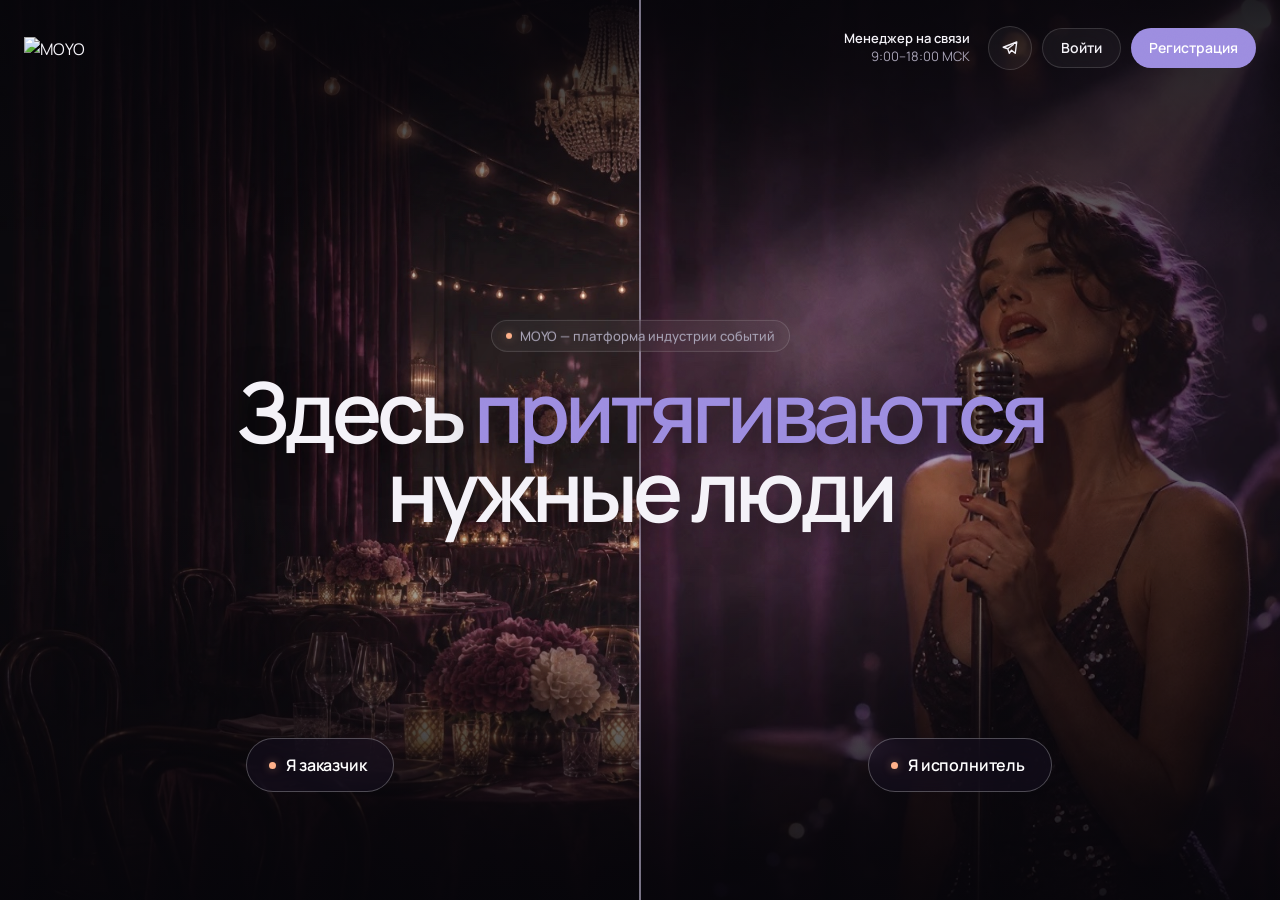
==== commit 56cabae5: "Add files via upload" ====
--- a/index.html
+++ b/index.html
@@ -37,7 +37,7 @@
 .roles{position:absolute;left:0;right:0;bottom:12%;z-index:9;display:grid;grid-template-columns:1fr 1fr;pointer-events:none}
 .role{justify-self:center;pointer-events:auto;position:relative;display:inline-flex;align-items:center;gap:10px;height:54px;padding:0 26px 0 22px;border-radius:99px;font-size:16px;font-weight:600;letter-spacing:-.01em;color:#fff;white-space:nowrap;background:rgba(20,15,32,.5);border:1px solid rgba(255,255,255,.26);backdrop-filter:blur(14px);-webkit-backdrop-filter:blur(14px);transition:background .45s var(--ease),border-color .45s,transform .5s var(--ease),box-shadow .5s}
 .role::before{content:"";width:7px;height:7px;border-radius:50%;background:var(--lime);box-shadow:0 0 10px var(--lime-glow);flex:none}
-.role:hover,.role.big{background:var(--accent);border-color:var(--accent);box-shadow:0 12px 34px -16px var(--accent-glow)}
+.role:hover,.role.big{background:var(--accent-fill);border-color:var(--accent-fill);box-shadow:0 12px 34px -16px var(--accent-glow)}
 .hm-half{position:absolute;top:0;bottom:0;width:50%;z-index:7;cursor:pointer}
 .hm-half.l{left:0}.hm-half.r{right:0}
 
--- a/assets/moyo.css
+++ b/assets/moyo.css
@@ -5,9 +5,9 @@
   --bg:#07060A; --bg-2:#0D0C11; --surface:#131118; --surface-2:#1A1820;
   --line:rgba(255,255,255,.08); --line-2:rgba(255,255,255,.14);
   --text:#F4F2F8; --text-2:#A6A1B4; --text-3:#6C6878; --text-off:#34313D;
-  --accent:#8A6BFF; --accent-hi:#A08BFF; --accent-lo:#5B43D6;
-  --accent-a12:rgba(138,107,255,.12); --accent-a30:rgba(138,107,255,.30); --accent-glow:rgba(138,107,255,.55);
-  --ok:#C6F35E; --lime:#C6F35E; --lime-glow:rgba(198,243,94,.42); --violet-bg:#2F1870; --err:#FF6B7A;
+  --accent:#9C8CE0; --accent-hi:#B3A6EA; --accent-lo:#7A69C4;
+  --accent-a12:rgba(156,140,224,.12); --accent-a30:rgba(156,140,224,.30); --accent-glow:rgba(156,140,224,.55);
+  --ok:#FFB088; --lime:#FFB088; --lime-glow:rgba(255,176,136,.42); --violet-bg:#241B3A; --err:#FF6B7A;
   --glass:rgba(255,255,255,.045); --blur:20px;
   --r-xs:8px; --r-s:12px; --r-m:20px; --r-l:28px; --r-pill:999px;
   --sans:'Manrope',system-ui,sans-serif; --mono:'JetBrains Mono',ui-monospace,monospace;
@@ -26,16 +26,16 @@
 .glass{background:var(--glass);border:1px solid var(--line-2);backdrop-filter:blur(var(--blur));-webkit-backdrop-filter:blur(var(--blur));box-shadow:inset 0 1px 0 rgba(255,255,255,.08)}
 .btn{display:inline-flex;align-items:center;gap:12px;height:52px;padding:0 26px;border-radius:var(--r-pill);font-weight:600;font-size:15px;transition:background var(--t-fast),transform var(--t-mid) var(--ease),border-color var(--t-fast),color var(--t-fast)}
 .btn-p{background:var(--accent);color:#fff}
-.btn-p:hover{background:var(--accent-hi);transform:translateY(-2px)}
+.btn-p:hover{background:var(--accent-hi);transform:translateY(-1px)}
 .btn-w{background:var(--text);color:var(--bg)}
 .btn-w:hover{transform:translateY(-2px)}
 .btn-g{background:var(--glass);border:1px solid var(--line-2);backdrop-filter:blur(var(--blur))}
 .btn-g:hover{border-color:rgba(255,255,255,.3)}
-.btn .ar{width:30px;height:30px;margin-right:-14px;border-radius:50%;display:grid;place-items:center;background:var(--lime);color:#10120A;box-shadow:0 0 14px var(--lime-glow);transition:transform var(--t-mid) var(--ease)}
-.btn-g .ar,.btn-w .ar{background:var(--lime);color:#10120A}
+.btn .ar{width:30px;height:30px;margin-right:-14px;border-radius:50%;display:grid;place-items:center;background:var(--lime);color:#1C1424;box-shadow:0 0 14px var(--lime-glow);transition:transform var(--t-mid) var(--ease)}
+.btn-g .ar,.btn-w .ar{background:var(--lime);color:#1C1424}
 .btn:hover .ar{transform:rotate(-45deg)}
-.btn-m{background:var(--lime);color:#10120A;box-shadow:0 14px 40px -12px var(--lime-glow)}
-.btn-m:hover{background:#D4F77E;transform:translateY(-2px)}
+.btn-m{background:var(--lime);color:#1C1424;box-shadow:0 14px 40px -12px var(--lime-glow)}
+.btn-m:hover{background:#FFC2A3;transform:translateY(-1px)}
 .btn-m .ar{background:rgba(0,0,0,.2);box-shadow:none}
 .btn-s{height:40px;padding:0 18px;font-size:14px}
 .ibtn{width:44px;height:44px;border-radius:50%;display:grid;place-items:center;border:1px solid var(--line-2);background:var(--glass);transition:all var(--t-fast)}
@@ -51,15 +51,15 @@
 .mfield .cs circle{fill:#fff}
 .mfield .cs path{fill:none;stroke:rgba(255,255,255,.07);stroke-width:1}
 .orb-ball{position:absolute;left:0;top:0;width:0;height:0;pointer-events:none;z-index:3}
-.orb-ball::before{content:"";position:absolute;left:-60px;top:-60px;width:120px;height:120px;border-radius:50%;background:radial-gradient(closest-side,var(--accent-glow),rgba(138,107,255,.12) 55%,transparent)}
-.orb-ball::after{content:"";position:absolute;left:-6px;top:-6px;width:12px;height:12px;border-radius:50%;background:#E6DEFF;box-shadow:0 0 14px 4px var(--accent),0 0 2px #fff}
+.orb-ball::before{content:"";position:absolute;left:-60px;top:-60px;width:120px;height:120px;border-radius:50%;background:radial-gradient(closest-side,var(--accent-glow),rgba(156,140,224,.12) 55%,transparent)}
+.orb-ball::after{content:"";position:absolute;left:-6px;top:-6px;width:12px;height:12px;border-radius:50%;background:#E8E3F7;box-shadow:0 0 14px 4px var(--accent),0 0 2px #fff}
 
 /* ---------- прожектор ---------- */
 .spot{position:absolute;inset:0;pointer-events:none;overflow:hidden}
 .spot .rig{position:absolute;top:-6px;width:44px;height:30px;margin-left:-22px;border-radius:0 0 12px 12px;background:#1A1820;border:1px solid var(--line-2);z-index:2}
-.spot .rig::after{content:"";position:absolute;left:12px;right:12px;bottom:-3px;height:5px;border-radius:3px;background:#E6DEFF;box-shadow:0 0 18px 6px var(--accent-glow)}
-.spot .beam{position:absolute;top:18px;transform-origin:50% 0;clip-path:polygon(46% 0,54% 0,100% 100%,0 100%);background:linear-gradient(180deg,rgba(214,204,255,.40),rgba(138,107,255,.14) 70%,rgba(138,107,255,.04));filter:blur(6px)}
-.spot .pool{position:absolute;left:0;top:0;width:520px;height:200px;margin:-100px 0 0 -260px;border-radius:50%;background:radial-gradient(closest-side,rgba(176,160,255,.28),rgba(138,107,255,.08) 60%,transparent)}
+.spot .rig::after{content:"";position:absolute;left:12px;right:12px;bottom:-3px;height:5px;border-radius:3px;background:#E8E3F7;box-shadow:0 0 18px 6px var(--accent-glow)}
+.spot .beam{position:absolute;top:18px;transform-origin:50% 0;clip-path:polygon(46% 0,54% 0,100% 100%,0 100%);background:linear-gradient(180deg,rgba(220,213,242,.40),rgba(156,140,224,.14) 70%,rgba(156,140,224,.04));filter:blur(6px)}
+.spot .pool{position:absolute;left:0;top:0;width:520px;height:200px;margin:-100px 0 0 -260px;border-radius:50%;background:radial-gradient(closest-side,rgba(176,160,255,.28),rgba(156,140,224,.08) 60%,transparent)}
 .spot .dust{position:absolute;width:2px;height:2px;border-radius:50%;background:#fff;opacity:0}
 
 @keyframes spin{to{transform:rotate(360deg)}}
@@ -170,7 +170,7 @@
 .rk.w{background:#F6F4FA;color:#14111C}
 .rk.d{background:#15121D;color:#fff;box-shadow:inset 0 0 0 1px rgba(255,255,255,.1),0 40px 70px -30px rgba(0,0,0,.75)}
 .rk.v{background:var(--accent);color:#fff}
-.rk.l{background:var(--lime);color:#10120A}
+.rk.l{background:var(--lime);color:#1C1424}
 .rk-h{display:flex;justify-content:space-between;align-items:center;font-size:12px;font-weight:500}
 .rk-h span{opacity:.6}
 .rk-h i{font-style:normal;font-size:11px;padding:4px 9px;border-radius:99px;background:rgba(0,0,0,.07)}
@@ -205,7 +205,7 @@
 .rk .tl{position:relative;display:flex;justify-content:space-between;margin:34px 0 0}
 .rk .tl::before{content:"";position:absolute;left:0;right:0;top:50%;height:1px;background:rgba(20,17,28,.15)}
 .rk .tl i{position:relative;width:8px;height:8px;border-radius:50%;background:#D8D3E6}
-.rk .tl i.on{background:var(--accent);box-shadow:0 0 0 5px rgba(138,107,255,.2)}
+.rk .tl i.on{background:var(--accent);box-shadow:0 0 0 5px rgba(156,140,224,.2)}
 .rk .tl-l{display:flex;justify-content:space-between;font-size:10px;opacity:.5;margin-top:10px}
 .rk .ava{display:flex;margin-top:24px}
 .rk .ava img{width:62px;height:62px;border-radius:50%;object-fit:cover;border:3px solid #15121D;margin-right:-14px}
@@ -231,18 +231,18 @@
 .cc-front .vac .vth{width:52px;height:52px;border-radius:12px;object-fit:cover}
 .cc-front .vac .go{cursor:pointer;transition:background .25s,color .25s}
 .cc-front .vac .go:hover{background:rgba(255,255,255,.16)}
-.cc-front .vac .go.sent{background:var(--lime);color:#10120A}
+.cc-front .vac .go.sent{background:var(--lime);color:#1C1424}
 .cc-front .chips span{cursor:pointer;transition:all .2s}
 /* приглашение */
 .cc-front .invite .ivth{float:left;width:58px;height:58px;border-radius:12px;object-fit:cover;margin:0 12px 6px 0}
 .cc-front .invite .bt{clear:both}
 .cc-front .invite .bt span{cursor:pointer}
-.cc-front .invite .bt .ok,.cc-front .invite .bt span.ok{flex:1;background:var(--lime)!important;color:#10120A!important;cursor:default}
+.cc-front .invite .bt .ok,.cc-front .invite .bt span.ok{flex:1;background:var(--lime)!important;color:#1C1424!important;cursor:default}
 .cc-front .pick{cursor:pointer}
 /* календарь */
 .cc-front .cgrid .d:not(.e):not(.dn){cursor:pointer;transition:background .2s}
 .cc-front .cgrid .d:not(.b):not(.e):hover{background:rgba(255,255,255,.08)}
-.cc-front .cgrid .d.busy{background:rgba(198,243,94,.14);color:var(--lime);box-shadow:inset 0 0 0 1px rgba(198,243,94,.4)}
+.cc-front .cgrid .d.busy{background:rgba(255,176,136,.14);color:var(--lime);box-shadow:inset 0 0 0 1px rgba(255,176,136,.4)}
 .evpop{position:absolute;inset:0;z-index:25;display:grid;place-items:center;background:rgba(10,8,16,.55);backdrop-filter:blur(4px);opacity:0;pointer-events:none;transition:opacity .3s}
 .evpop.on{opacity:1;pointer-events:auto}
 .evpop .box{position:relative;width:380px;border-radius:20px;overflow:hidden;background:#1C1925;border:1px solid var(--line-2);box-shadow:0 30px 60px -20px rgba(0,0,0,.8);transform:translateY(14px) scale(.97);transition:transform .4s var(--ease)}
@@ -273,7 +273,7 @@
 .cc-front .imsg .msg.typing i:nth-child(3),.fq .dots i:nth-child(3){animation-delay:.3s}
 @keyframes tdot{0%,60%,100%{transform:none;opacity:.5}30%{transform:translateY(-4px);opacity:1}}
 .qrep{position:absolute;left:24px;right:24px;bottom:20px;display:flex;gap:8px;flex-wrap:nowrap}
-.qrep button{height:36px;padding:0 14px;border-radius:99px;border:1px solid rgba(138,107,255,.5);color:#E4DEFF;font-size:13px;font-weight:600;white-space:nowrap;transition:background .2s}
+.qrep button{height:36px;padding:0 14px;border-radius:99px;border:1px solid rgba(156,140,224,.5);color:#E4DEFF;font-size:13px;font-weight:600;white-space:nowrap;transition:background .2s}
 .qrep button:hover{background:var(--accent-a12)}
 .qrep button:disabled{opacity:.35;cursor:default}
 .cc-front .ch2{height:100%}
@@ -315,7 +315,7 @@
    ========================================================= */
 .about{position:relative;padding:90px 0}
 .ab-grid{display:grid;grid-template-columns:1.1fr 1fr;gap:64px;align-items:center;padding:0 24px}
-.ab-ph{position:relative;border-radius:var(--r-l);overflow:hidden;aspect-ratio:4/3;box-shadow:0 40px 100px -40px rgba(138,107,255,.5)}
+.ab-ph{position:relative;border-radius:var(--r-l);overflow:hidden;aspect-ratio:4/3;box-shadow:0 40px 100px -40px rgba(156,140,224,.5)}
 .ab-ph img{width:100%;height:100%;object-fit:cover;display:block;transition:transform 1.2s var(--ease)}
 .ab-ph:hover img{transform:scale(1.04)}
 .ab-ph .tag{position:absolute;left:18px;bottom:18px;height:34px;padding:0 14px;border-radius:99px;background:rgba(10,8,16,.6);backdrop-filter:blur(10px);color:#fff;font-size:13px}
@@ -332,7 +332,7 @@
    ========================================================= */
 .fin{position:relative;height:270vh}
 .fin .pin{position:sticky;top:0;height:100vh;overflow:hidden;background:#000}
-.fin-stage{position:absolute;inset:0;background:url(img/stage.jpg) center 60%/cover;transform-origin:50% 70%}
+.fin-stage{position:absolute;inset:0;background:url(img/stage.jpg) center 30%/cover;transform-origin:50% 70%}
 .fin-stage::after{content:"";position:absolute;inset:0;background:linear-gradient(180deg,rgba(0,0,0,.55),transparent 30%,transparent 70%,rgba(0,0,0,.6))}
 .fin-spots{position:absolute;inset:0;pointer-events:none;mix-blend-mode:screen}
 .fin-spots i{position:absolute;width:26px;height:26px;border-radius:50%;background:radial-gradient(closest-side,rgba(255,255,255,.95),rgba(198,180,255,.4) 60%,transparent);opacity:0;animation:fspot 5s linear infinite}
@@ -342,7 +342,7 @@
 @keyframes fsway{0%,100%{transform:rotate(-2deg)}50%{transform:rotate(2deg)}}
 .fin-ball .gl{position:absolute;width:16px;height:16px;margin:-8px;animation:ftw 2.4s ease-in-out infinite;opacity:0}
 @keyframes ftw{0%,100%{opacity:0;transform:scale(.4) rotate(0)}50%{opacity:1;transform:scale(1) rotate(45deg)}}
-.fin-mic{position:absolute;left:50%;top:calc(35% + 290px);height:min(30vh,260px);transform:translateX(-50%);mix-blend-mode:screen;opacity:0;z-index:13;filter:brightness(1.6) contrast(1.15);-webkit-mask-image:linear-gradient(180deg,transparent 0%,transparent 5%,#000 11%,#000 92%,transparent 100%),linear-gradient(90deg,transparent,#000 25%,#000 75%,transparent);-webkit-mask-composite:source-in;mask-image:linear-gradient(180deg,transparent 0%,transparent 5%,#000 11%,#000 92%,transparent 100%),linear-gradient(90deg,transparent,#000 25%,#000 75%,transparent);mask-composite:intersect;will-change:opacity}
+.fin-mic{position:absolute;left:50%;top:auto;bottom:11vh;height:min(22vh,200px);transform:translateX(-50%);opacity:0;z-index:13;filter:drop-shadow(0 0 14px rgba(156,140,224,.35))}
 .fin-in{position:absolute;left:0;right:0;top:35%;text-align:center;z-index:6;opacity:0;will-change:transform,opacity}
 .fin-in h2{font-size:76px;letter-spacing:-.058em;line-height:.95;text-shadow:0 10px 40px rgba(0,0,0,.6)}
 .fin-in .lead{margin:16px auto 24px;text-align:center;color:#E6E0F5}
@@ -387,7 +387,7 @@
 .hx-bulbs i.on{opacity:1}
 .hx-mirror{position:absolute;left:58%;top:13.1%;width:37%;height:56.3%;z-index:3}
 .hx-mirror .slot{left:50%!important;top:50%!important;margin:-200px 0 0 -150px!important;transform:scale(var(--ms,1))}
-.hx-mirror::before{content:"";position:absolute;inset:0;background:radial-gradient(ellipse at 50% 45%,rgba(138,107,255,.18),transparent 70%);opacity:0;transition:opacity 1s}
+.hx-mirror::before{content:"";position:absolute;inset:0;background:radial-gradient(ellipse at 50% 45%,rgba(156,140,224,.18),transparent 70%);opacity:0;transition:opacity 1s}
 .hx.lit .hx-mirror::before{opacity:1}
 .hx-note{position:absolute;z-index:5;width:230px}
 .hx-note .plate{padding:16px 18px;background:rgba(18,15,26,.72)!important;backdrop-filter:blur(10px)}
@@ -404,7 +404,7 @@
 .hx-confetti.go i{animation:conf 2.6s cubic-bezier(.3,.6,.5,1) forwards}
 @keyframes conf{0%{opacity:1;transform:translateY(0) rotate(0)}100%{opacity:0;transform:translateY(80vh) rotate(540deg)}}
 .cc-front .pf .hrt{width:32px;height:32px;font-size:15px;cursor:pointer;transition:transform .2s,background .2s}
-.cc-front .pf .hrt:hover{transform:scale(1.15);background:rgba(138,107,255,.6)}
+.cc-front .pf .hrt:hover{transform:scale(1.15);background:rgba(156,140,224,.6)}
 .cc-front .pf{cursor:pointer}
 
 /* =========================================================
@@ -412,7 +412,7 @@
    экран телефона на фото → .ph-scr; внутри интерфейс 310×637,
    масштабируется под реальный размер экрана на снимке
    ========================================================= */
-.ph-scr{position:absolute;left:59.75%;top:20.3%;width:14.25%;height:54%;border-radius:13%/6.2%;overflow:hidden;z-index:3;background:#08070C}
+.ph-scr{position:absolute;left:67.2%;top:19.5%;width:14.65%;height:54.3%;border-radius:15%/7%;overflow:hidden;z-index:3;background:#08070C}
 .ph-in{position:absolute;left:0;top:0;width:310px;height:637px;transform-origin:0 0;font-size:13px;color:#fff;padding:14px 16px}
 .ph-bar{display:flex;justify-content:space-between;font-size:12px;font-weight:600;padding:2px 10px 0}
 .ph-bar span:last-child{letter-spacing:2px;opacity:.85}
@@ -444,7 +444,7 @@
 .ph-card .tg{display:flex;gap:6px;margin:10px 0 12px}
 .ph-card .tg span{font-size:11px;padding:4px 9px;border-radius:8px;background:rgba(255,255,255,.07)}
 .ph-card .pr{display:flex;justify-content:space-between;align-items:center;font-weight:600}
-.ph-card .pr em{font-style:normal;font-size:11px;padding:6px 10px;border-radius:99px;background:var(--lime);color:#10120A}
+.ph-card .pr em{font-style:normal;font-size:11px;padding:6px 10px;border-radius:99px;background:var(--lime);color:#1C1424}
 .ph-pub{display:flex;align-items:center;justify-content:center;gap:8px;margin-top:14px;font-size:13px;color:var(--lime)}
 /* пуш внутри экрана */
 .ph-push{position:absolute;left:10px;right:10px;top:38px;z-index:5;display:flex;gap:10px;align-items:center;padding:11px 12px;border-radius:18px;background:rgba(48,44,60,.92);backdrop-filter:blur(14px);box-shadow:0 12px 30px -8px rgba(0,0,0,.7);transform:translateY(-120%);opacity:0;transition:transform .45s var(--ease),opacity .45s}
@@ -454,12 +454,12 @@
 .ph-push b{display:block;font-size:13px;font-weight:600}
 .ph-push small{font-size:12px;color:#D9D2EE}
 /* стопка пушей справа от телефона */
-.ph-stack{position:absolute;left:76.5%;top:24%;width:16.5%;display:flex;flex-direction:column;gap:10px;z-index:4}
+.ph-stack{position:absolute;left:80.4%;top:23%;width:13%;display:flex;flex-direction:column;gap:10px;z-index:4}
 .ph-stack .ph-push{position:relative;left:auto;right:auto;top:auto;transform:translateX(-60px) scale(.9);opacity:0;transition:transform .6s var(--ease),opacity .6s}
 .ph-stack .ph-push.on{transform:none;opacity:1}
 .hx-box.buzz{animation:buzz .45s linear}
 @keyframes buzz{0%,100%{transform:translate(-50%,-50%)}20%{transform:translate(calc(-50% - 4px),-50%)}40%{transform:translate(calc(-50% + 4px),-50%)}60%{transform:translate(calc(-50% - 3px),-50%)}80%{transform:translate(calc(-50% + 3px),-50%)}}
-.ph-glow{position:absolute;inset:0;z-index:2;pointer-events:none;opacity:0;transition:opacity 1.4s var(--ease);mix-blend-mode:screen;background:radial-gradient(30% 40% at 88% 8%,rgba(198,243,94,.35),transparent 70%),radial-gradient(35% 45% at 96% 18%,rgba(138,107,255,.45),transparent 70%),radial-gradient(25% 35% at 50% 20%,rgba(138,107,255,.3),transparent 70%)}
+.ph-glow{position:absolute;inset:0;z-index:2;pointer-events:none;opacity:0;transition:opacity 1.4s var(--ease);mix-blend-mode:screen;background:radial-gradient(30% 40% at 88% 8%,rgba(255,176,136,.35),transparent 70%),radial-gradient(35% 45% at 96% 18%,rgba(156,140,224,.45),transparent 70%),radial-gradient(25% 35% at 50% 20%,rgba(156,140,224,.3),transparent 70%)}
 .hx.lit .ph-glow{opacity:1}
 /* мягкий переход от фото первого экрана к странице */
 .hx .pin::after{content:"";position:absolute;left:0;right:0;bottom:0;height:260px;z-index:5;pointer-events:none;background:linear-gradient(0deg,#07060A 0%,rgba(7,6,10,.75) 40%,rgba(7,6,10,0) 100%)}
@@ -484,10 +484,10 @@
 
 
 /* карточка с цифрой: шапка, точечный график, внизу точечные цифры и подпись справа */
-.rk.dot{background:var(--lime);color:#10120A}
-.rk.dot .rk-h i{background:rgba(16,18,10,.1);color:#10120A;opacity:1}
+.rk.dot{background:var(--lime);color:#1C1424}
+.rk.dot .rk-h i{background:rgba(16,18,10,.1);color:#1C1424;opacity:1}
 .rk.dot .bars i{background:rgba(16,18,10,.12)}
-.rk.dot .bars i.on{background:#10120A}
+.rk.dot .bars i.on{background:#1C1424}
 .rk.dot .bars span:last-child i.on{background:var(--accent)}
 .rk.dot .bars{height:150px;margin-top:16px;gap:4px;justify-content:space-between}
 .rk.dot .bars span{gap:4px}
@@ -501,3 +501,53 @@
 .rk.don .ring small{top:58%;font-size:11px}
 .rk.don .tx2{font-size:17px;line-height:1.3;letter-spacing:-.02em;font-weight:600}
 .rk.don .tx2 span{color:rgba(255,255,255,.5);font-weight:500}
+
+/* бархат: на сиреневых экранах — мягкое пятно света и лёгкое зерно; на тёмных почти не видно */
+html::before{content:"";position:fixed;inset:0;z-index:-1;pointer-events:none;opacity:var(--vm,0);
+  background:radial-gradient(55% 45% at 50% -5%,rgba(200,188,245,.26),transparent 72%),radial-gradient(45% 40% at 88% 105%,rgba(156,140,224,.16),transparent 70%),radial-gradient(40% 35% at 6% 60%,rgba(120,100,190,.12),transparent 70%)}
+html::after{content:"";position:fixed;inset:0;z-index:200;pointer-events:none;opacity:calc(.025 + var(--vm,0) * .075);mix-blend-mode:overlay;
+  background-image:url("data:image/svg+xml,%3Csvg xmlns='http://www.w3.org/2000/svg' width='220' height='220'%3E%3Cfilter id='g'%3E%3CfeTurbulence type='fractalNoise' baseFrequency='.9' numOctaves='3' stitchTiles='stitch'/%3E%3CfeColorMatrix values='0 0 0 0 1 0 0 0 0 1 0 0 0 0 1 0 0 0 1.4 0'/%3E%3C/filter%3E%3Crect width='100%25' height='100%25' filter='url(%23g)'/%3E%3C/svg%3E")}
+
+/* бегущая строка категорий */
+.mq{position:relative;z-index:2;overflow:hidden;padding:30px 0;margin:10px 0 0;border-top:1px solid var(--line);border-bottom:1px solid var(--line);-webkit-mask-image:linear-gradient(90deg,transparent,#000 12%,#000 88%,transparent);mask-image:linear-gradient(90deg,transparent,#000 12%,#000 88%,transparent)}
+.mq-t{display:flex;width:max-content;animation:mqr 46s linear infinite}
+.mq:hover .mq-t{animation-play-state:paused}
+.mq-g{display:flex;align-items:center;flex:none}
+.mq span{padding:0 34px;font-size:40px;font-weight:500;letter-spacing:-.035em;line-height:1;white-space:nowrap;color:var(--text);transition:color .3s}
+.mq span:nth-of-type(even){color:transparent;-webkit-text-stroke:1px rgba(232,227,247,.42)}
+.mq span:hover{color:var(--lime);-webkit-text-stroke:0}
+.mq i{flex:none;width:9px;height:9px;border-radius:50%;background:var(--lime);box-shadow:0 0 12px var(--lime-glow)}
+@keyframes mqr{to{transform:translateX(-50%)}}
+/* магнитные кнопки — пружинят обратно */
+.mag{transition-property:background,border-color,color,box-shadow,transform,translate;transition-duration:.45s;transition-timing-function:var(--ease)}
+.mag:hover{transition-duration:.45s,.45s,.45s,.45s,.45s,.3s}
+/* кнопка менеджера: сворачивается в аватар */
+#help{transition:transform .3s,background .3s,padding .5s var(--ease),gap .5s var(--ease)}
+#help>span:last-child{display:block;max-width:300px;overflow:hidden;white-space:nowrap;transition:max-width .5s var(--ease),opacity .3s}
+#help.mini{padding:0 10px;gap:0}
+#help.mini>span:last-child{max-width:0;opacity:0}
+#help.mini:hover{padding:0 26px 0 10px;gap:14px}
+#help.mini:hover>span:last-child{max-width:300px;opacity:1}
+@media (prefers-reduced-motion: reduce){.mq-t{animation:none}}
+.role.mag{transition:background .5s var(--ease),border-color .5s,transform .6s var(--ease),box-shadow .6s,translate .45s var(--ease)}
+.role.mag:hover{transition:background .5s var(--ease),border-color .5s,transform .6s var(--ease),box-shadow .6s,translate .3s}
+
+/* бархатный фон вместо сетки: мягкие крупные складки; блик и цвет отзываются на курсор (life.js задаёт --mx --my --vc --vs) */
+.velvet{overflow:hidden;--mx:50%;--my:40%;--vc:156,140,224;--vs:.4}
+.vv-folds{position:absolute;left:-30%;top:-30%;width:160%;height:160%;
+  background:url("data:image/svg+xml,%3Csvg xmlns='http://www.w3.org/2000/svg' width='900' height='900'%3E%3Cfilter id='f'%3E%3CfeTurbulence type='fractalNoise' baseFrequency='0.0045' numOctaves='3' seed='11' stitchTiles='stitch'/%3E%3CfeColorMatrix values='0 0 0 0 0.66 0 0 0 0 0.58 0 0 0 0 0.92 0 0 0 1.6 -0.62'/%3E%3CfeGaussianBlur stdDeviation='3'/%3E%3C/filter%3E%3Crect width='100%25' height='100%25' filter='url(%23f)'/%3E%3C/svg%3E") 0 0/900px 900px;opacity:.13;mix-blend-mode:screen}
+.vv-sheen{position:absolute;inset:0;mix-blend-mode:screen;
+  background:radial-gradient(40vw 32vw at var(--mx) var(--my),rgba(var(--vc),calc(.05 + var(--vs) * .08)),transparent 70%)}
+.vv-lit{position:absolute;inset:0;mix-blend-mode:screen;opacity:calc(.25 + var(--vs) * .55);-webkit-mask-image:radial-gradient(30vw 26vw at var(--mx) var(--my),#000,transparent 72%);mask-image:radial-gradient(30vw 26vw at var(--mx) var(--my),#000,transparent 72%)}
+.vv-lit i{position:absolute;left:-30%;top:-30%;width:160%;height:160%;background:url("data:image/svg+xml,%3Csvg xmlns='http://www.w3.org/2000/svg' width='900' height='900'%3E%3Cfilter id='f'%3E%3CfeTurbulence type='fractalNoise' baseFrequency='0.0045' numOctaves='3' seed='11' stitchTiles='stitch'/%3E%3CfeColorMatrix values='0 0 0 0 0.66 0 0 0 0 0.58 0 0 0 0 0.92 0 0 0 1.6 -0.62'/%3E%3CfeGaussianBlur stdDeviation='3'/%3E%3C/filter%3E%3Crect width='100%25' height='100%25' filter='url(%23f)'/%3E%3C/svg%3E") 0 0/900px 900px;filter:grayscale(1) brightness(1.7)}
+.vv-lit::after{content:"";position:absolute;inset:0;background:rgb(var(--vc));mix-blend-mode:multiply}
+.velvet .vv-mask{display:none}
+
+/* микроблики: четырёхлучевые звёздочки */
+.glint{position:absolute;width:var(--gs,10px);height:var(--gs,10px);margin:calc(var(--gs,10px) / -2) 0 0 calc(var(--gs,10px) / -2);pointer-events:none;opacity:0;
+  background:radial-gradient(circle,#fff 0 12%,transparent 30%),linear-gradient(90deg,transparent 0 46%,rgba(255,255,255,.95) 50%,transparent 54% 100%),linear-gradient(0deg,transparent 0 46%,rgba(255,255,255,.95) 50%,transparent 54% 100%);
+  filter:drop-shadow(0 0 3px rgba(var(--gc,232,227,247),.9));animation:glint var(--gd,3.2s) ease-in-out var(--gw,0s) infinite}
+@keyframes glint{0%,100%{opacity:0;transform:scale(.2) rotate(0)}45%{opacity:var(--go,.9);transform:scale(1) rotate(30deg)}60%{opacity:0;transform:scale(.3) rotate(45deg)}}
+.glints{position:fixed;inset:0;z-index:3;pointer-events:none;overflow:hidden}
+.glz{position:absolute;pointer-events:none;z-index:4}
+@media (prefers-reduced-motion: reduce){.glint{animation:none}}
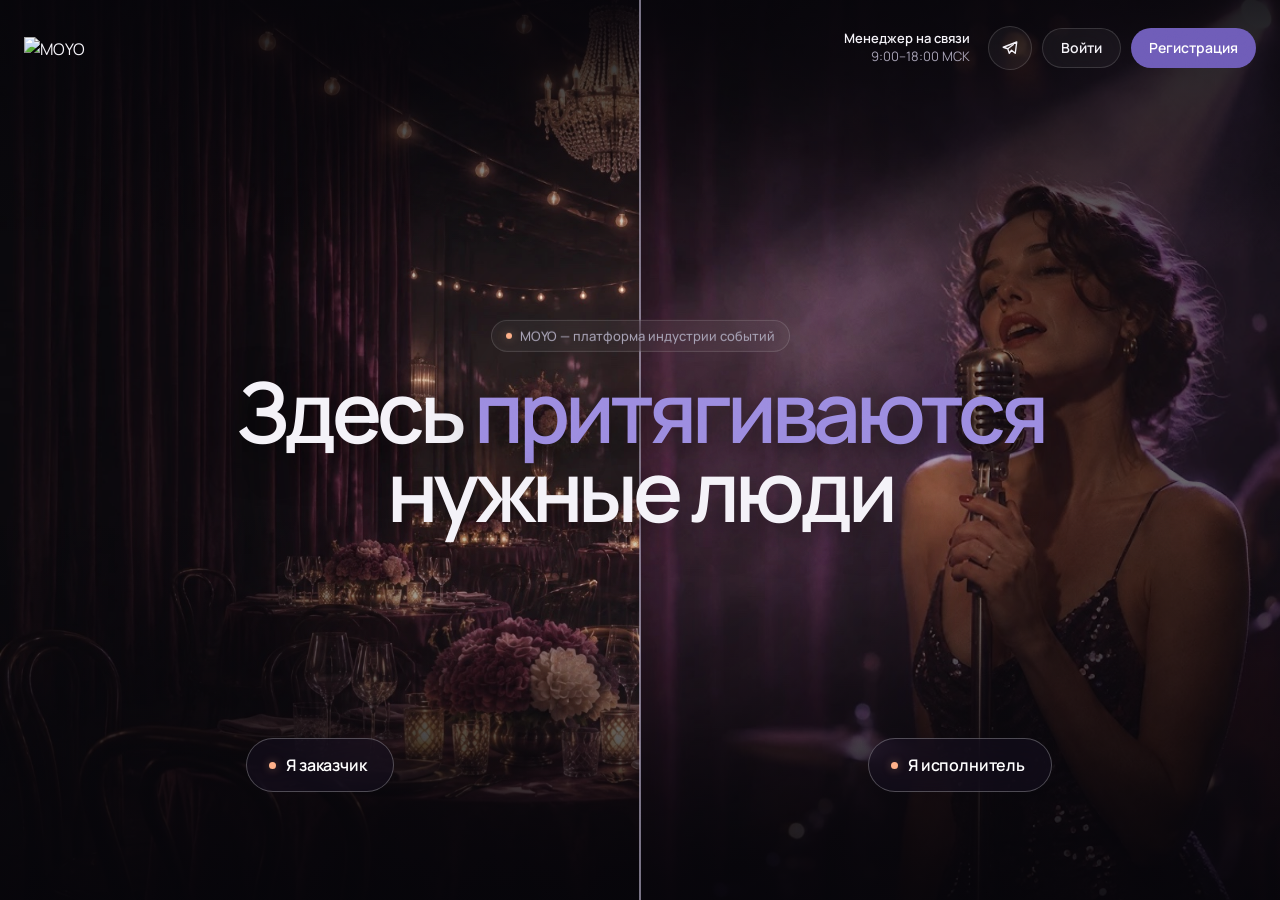
==== commit 3d93e513: "Add files via upload" ====
--- a/index.html
+++ b/index.html
@@ -44,6 +44,7 @@
 .foot{position:absolute;left:0;right:0;bottom:26px;z-index:9}
 .foot .wrap{display:flex;justify-content:space-between;padding:0 24px}
 </style>
+<link rel="stylesheet" href="assets/mobile.css?v=27">
 </head>
 <body>
 <main class="home" id="home">
--- a/assets/moyo.css
+++ b/assets/moyo.css
@@ -5,7 +5,7 @@
   --bg:#07060A; --bg-2:#0D0C11; --surface:#131118; --surface-2:#1A1820;
   --line:rgba(255,255,255,.08); --line-2:rgba(255,255,255,.14);
   --text:#F4F2F8; --text-2:#A6A1B4; --text-3:#6C6878; --text-off:#34313D;
-  --accent:#9C8CE0; --accent-hi:#B3A6EA; --accent-lo:#7A69C4;
+  --accent:#9C8CE0; --accent-fill:#6E5CB8; --accent-fill-hi:#7D6BC8; --accent-hi:#B3A6EA; --accent-lo:#7A69C4;
   --accent-a12:rgba(156,140,224,.12); --accent-a30:rgba(156,140,224,.30); --accent-glow:rgba(156,140,224,.55);
   --ok:#FFB088; --lime:#FFB088; --lime-glow:rgba(255,176,136,.42); --violet-bg:#241B3A; --err:#FF6B7A;
   --glass:rgba(255,255,255,.045); --blur:20px;
@@ -25,8 +25,8 @@
 .label b{color:var(--text-2);font-weight:500}
 .glass{background:var(--glass);border:1px solid var(--line-2);backdrop-filter:blur(var(--blur));-webkit-backdrop-filter:blur(var(--blur));box-shadow:inset 0 1px 0 rgba(255,255,255,.08)}
 .btn{display:inline-flex;align-items:center;gap:12px;height:52px;padding:0 26px;border-radius:var(--r-pill);font-weight:600;font-size:15px;transition:background var(--t-fast),transform var(--t-mid) var(--ease),border-color var(--t-fast),color var(--t-fast)}
-.btn-p{background:var(--accent);color:#fff}
-.btn-p:hover{background:var(--accent-hi);transform:translateY(-1px)}
+.btn-p{background:var(--accent-fill);color:#fff}
+.btn-p:hover{background:var(--accent-fill-hi);transform:translateY(-1px)}
 .btn-w{background:var(--text);color:var(--bg)}
 .btn-w:hover{transform:translateY(-2px)}
 .btn-g{background:var(--glass);border:1px solid var(--line-2);backdrop-filter:blur(var(--blur))}
@@ -145,7 +145,7 @@
 .cc-front .dbar img{height:14px;opacity:.9}
 .cc-front .cc-t{font-size:14px;font-weight:600}
 .cc-front .dbar .label{margin-left:auto}
-.cc-back{transform:rotateY(180deg);background:var(--accent);padding:34px 38px;display:flex;flex-direction:column;justify-content:space-between;color:#fff}
+.cc-back{transform:rotateY(180deg);background:var(--accent-fill);padding:34px 38px;display:flex;flex-direction:column;justify-content:space-between;color:#fff}
 .cc-back::before{content:"";position:absolute;right:-120px;bottom:-160px;width:520px;height:520px;border-radius:50%;border:44px solid rgba(255,255,255,.14)}
 .cc-back::after{content:"";position:absolute;right:96px;top:84px;width:26px;height:26px;border-radius:50%;background:var(--lime);box-shadow:0 0 30px 6px var(--lime-glow)}
 .cc-back img{height:20px;align-self:flex-start;position:relative}
@@ -169,7 +169,7 @@
 .rk{position:absolute;left:-128px;top:0;width:256px;height:336px;border-radius:22px;padding:20px;display:flex;flex-direction:column;overflow:hidden;--gx:50%;--gy:50%;box-shadow:0 40px 70px -30px rgba(0,0,0,.75),0 1px 0 rgba(255,255,255,.3) inset;will-change:transform,opacity,filter;transition:box-shadow .6s var(--ease)}
 .rk.w{background:#F6F4FA;color:#14111C}
 .rk.d{background:#15121D;color:#fff;box-shadow:inset 0 0 0 1px rgba(255,255,255,.1),0 40px 70px -30px rgba(0,0,0,.75)}
-.rk.v{background:var(--accent);color:#fff}
+.rk.v{background:var(--accent-fill);color:#fff}
 .rk.l{background:var(--lime);color:#1C1424}
 .rk-h{display:flex;justify-content:space-between;align-items:center;font-size:12px;font-weight:500}
 .rk-h span{opacity:.6}
@@ -184,7 +184,7 @@
 .rk .ft b{font-weight:600}
 .rk .pips{display:flex;gap:5px}
 .rk .pips i{width:8px;height:8px;border-radius:50%;background:var(--lime)}
-.rk.w .pips i{background:var(--accent)}
+.rk.w .pips i{background:var(--accent-fill)}
 /* инфографика внутри карточек */
 .rk .ring{position:relative;width:132px;height:132px;margin:22px auto 0}
 .rk .ring svg{width:100%;height:100%;transform:rotate(-90deg)}
@@ -196,7 +196,7 @@
 .rk .bars{display:flex;align-items:flex-end;gap:5px;height:124px;margin-top:20px}
 .rk .bars span{display:flex;flex-direction:column-reverse;gap:4px}
 .rk .bars i{width:7px;height:7px;border-radius:50%;background:rgba(20,17,28,.1)}
-.rk .bars i.on{background:var(--accent)}
+.rk .bars i.on{background:var(--accent-fill)}
 .rk .bars span:last-child i.on{background:#14111C}
 .rk .led{display:flex;gap:10px;margin-top:auto}
 .rk .led .dg{display:grid;grid-template-columns:repeat(5,7px);gap:3px}
@@ -205,12 +205,12 @@
 .rk .tl{position:relative;display:flex;justify-content:space-between;margin:34px 0 0}
 .rk .tl::before{content:"";position:absolute;left:0;right:0;top:50%;height:1px;background:rgba(20,17,28,.15)}
 .rk .tl i{position:relative;width:8px;height:8px;border-radius:50%;background:#D8D3E6}
-.rk .tl i.on{background:var(--accent);box-shadow:0 0 0 5px rgba(156,140,224,.2)}
+.rk .tl i.on{background:var(--accent-fill);box-shadow:0 0 0 5px rgba(156,140,224,.2)}
 .rk .tl-l{display:flex;justify-content:space-between;font-size:10px;opacity:.5;margin-top:10px}
 .rk .ava{display:flex;margin-top:24px}
 .rk .ava img{width:62px;height:62px;border-radius:50%;object-fit:cover;border:3px solid #15121D;margin-right:-14px}
 .rk .bub{margin-top:18px;padding:12px 14px;border-radius:16px 16px 16px 4px;background:rgba(255,255,255,.08);font-size:13px;line-height:1.4}
-.rk .bub.me{background:var(--accent);border-radius:16px 16px 4px 16px;margin-left:24px}
+.rk .bub.me{background:var(--accent-fill);border-radius:16px 16px 4px 16px;margin-left:24px}
 .rgs-dots{position:absolute;left:50%;bottom:calc(6% + 72px);transform:translateX(-50%);display:flex;gap:8px;z-index:31}
 .rgs-dots i{width:26px;height:3px;border-radius:2px;background:rgba(255,255,255,.16);transition:background .4s}
 .rgs-dots i.on{background:var(--lime)}
@@ -218,7 +218,7 @@
 .rgs-cta.on{opacity:1;transform:none;pointer-events:auto}
 .rk .chk{list-style:none;margin-top:auto;display:flex;flex-direction:column;gap:9px;font-size:14px;font-weight:500}
 .rk .chk li{display:flex;align-items:center;gap:10px}
-.rk .chk li::before{content:"✓";width:22px;height:22px;border-radius:50%;display:grid;place-items:center;font-size:11px;background:var(--accent);color:#fff;flex:none}
+.rk .chk li::before{content:"✓";width:22px;height:22px;border-radius:50%;display:grid;place-items:center;font-size:11px;background:var(--accent-fill);color:#fff;flex:none}
 
 /* =========================================================
    ИНТЕРАКТИВ (assets/interact.js)
@@ -263,7 +263,7 @@
 .cc-front .imsg .chat::-webkit-scrollbar{display:none}
 .cc-front .imsg .msg{max-width:66%;padding:9px 14px;border-radius:19px;font-size:14px;line-height:1.35;position:relative}
 .cc-front .imsg .msg.l{background:#2C2836;border-bottom-left-radius:6px}
-.cc-front .imsg .msg.r{background:var(--accent);border-bottom-right-radius:6px}
+.cc-front .imsg .msg.r{background:var(--accent-fill);border-bottom-right-radius:6px}
 .cc-front .imsg .msg.add{animation:up .35s var(--ease) forwards}
 .cc-front .imsg .sys.add{animation:up .35s var(--ease) forwards}
 .cc-front .imsg .sys{font-size:12px;padding:7px 12px;border-radius:12px;margin:6px 0}
@@ -305,7 +305,7 @@
 .rv q::before{content:"“";display:block;font-size:64px;line-height:.6;color:var(--lime);margin-bottom:10px}
 .rv .who{display:flex;align-items:center;gap:12px;margin-top:auto}
 .rv .who img,.rv .who .ini{width:46px;height:46px;border-radius:50%;object-fit:cover;flex:none}
-.rv .who .ini{display:grid;place-items:center;background:var(--accent);font-weight:700;font-size:15px}
+.rv .who .ini{display:grid;place-items:center;background:var(--accent-fill);font-weight:700;font-size:15px}
 .rv .who b{display:block;font-size:15px;font-weight:600}
 .rv .who small{font-size:13px;color:var(--text-2)}
 .rv .st{color:var(--lime);font-size:14px;letter-spacing:2px}
@@ -418,7 +418,7 @@
 .ph-bar span:last-child{letter-spacing:2px;opacity:.85}
 .ph-app{display:flex;align-items:center;justify-content:space-between;margin:22px 2px 18px}
 .ph-app img{height:12px}
-.ph-app i{width:26px;height:26px;border-radius:50%;background:var(--accent)}
+.ph-app i{width:26px;height:26px;border-radius:50%;background:var(--accent-fill)}
 .ph-view{position:absolute;left:16px;right:16px;top:96px;bottom:16px;opacity:0;transform:translateY(10px);transition:opacity .4s var(--ease),transform .4s var(--ease)}
 .ph-view.on{opacity:1;transform:none}
 /* вопросы */
@@ -429,7 +429,7 @@
 .ph-q{font-size:24px;font-weight:600;letter-spacing:-.03em;line-height:1.1;min-height:54px}
 .ph-opts{display:flex;flex-wrap:wrap;gap:8px;margin-top:20px}
 .ph-opts span{padding:9px 13px;border-radius:99px;border:1px solid rgba(255,255,255,.16);font-size:13px;transition:all .25s}
-.ph-opts span.on{background:var(--accent);border-color:var(--accent);transform:scale(1.04)}
+.ph-opts span.on{background:var(--accent-fill);border-color:var(--accent-fill);transform:scale(1.04)}
 .ph-photo{width:100%;height:220px;border-radius:18px;margin-top:20px;background:center 25%/cover;opacity:0;transform:scale(.9);transition:all .4s var(--ease)}
 .ph-photo.on{opacity:1;transform:none}
 /* AI собирает */
@@ -450,7 +450,7 @@
 .ph-push{position:absolute;left:10px;right:10px;top:38px;z-index:5;display:flex;gap:10px;align-items:center;padding:11px 12px;border-radius:18px;background:rgba(48,44,60,.92);backdrop-filter:blur(14px);box-shadow:0 12px 30px -8px rgba(0,0,0,.7);transform:translateY(-120%);opacity:0;transition:transform .45s var(--ease),opacity .45s}
 .ph-push.on{transform:none;opacity:1}
 .ph-push.out{transform:translateX(130%);opacity:0;transition:transform .5s cubic-bezier(.5,0,.8,.4),opacity .5s}
-.ph-push .ic{width:34px;height:34px;border-radius:9px;display:grid;place-items:center;background:var(--accent);flex:none;font-size:15px}
+.ph-push .ic{width:34px;height:34px;border-radius:9px;display:grid;place-items:center;background:var(--accent-fill);flex:none;font-size:15px}
 .ph-push b{display:block;font-size:13px;font-weight:600}
 .ph-push small{font-size:12px;color:#D9D2EE}
 /* стопка пушей справа от телефона */
@@ -488,7 +488,7 @@
 .rk.dot .rk-h i{background:rgba(16,18,10,.1);color:#1C1424;opacity:1}
 .rk.dot .bars i{background:rgba(16,18,10,.12)}
 .rk.dot .bars i.on{background:#1C1424}
-.rk.dot .bars span:last-child i.on{background:var(--accent)}
+.rk.dot .bars span:last-child i.on{background:var(--accent-fill)}
 .rk.dot .bars{height:150px;margin-top:16px;gap:4px;justify-content:space-between}
 .rk.dot .bars span{gap:4px}
 .rk.dot .bars i{width:8px;height:8px}
@@ -534,12 +534,12 @@
 
 /* бархатный фон вместо сетки: мягкие крупные складки; блик и цвет отзываются на курсор (life.js задаёт --mx --my --vc --vs) */
 .velvet{overflow:hidden;--mx:50%;--my:40%;--vc:156,140,224;--vs:.4}
-.vv-folds{position:absolute;left:-30%;top:-30%;width:160%;height:160%;
-  background:url("data:image/svg+xml,%3Csvg xmlns='http://www.w3.org/2000/svg' width='900' height='900'%3E%3Cfilter id='f'%3E%3CfeTurbulence type='fractalNoise' baseFrequency='0.0045' numOctaves='3' seed='11' stitchTiles='stitch'/%3E%3CfeColorMatrix values='0 0 0 0 0.66 0 0 0 0 0.58 0 0 0 0 0.92 0 0 0 1.6 -0.62'/%3E%3CfeGaussianBlur stdDeviation='3'/%3E%3C/filter%3E%3Crect width='100%25' height='100%25' filter='url(%23f)'/%3E%3C/svg%3E") 0 0/900px 900px;opacity:.13;mix-blend-mode:screen}
+.vv-folds{position:absolute;inset:0;
+  background:url("data:image/svg+xml,%3Csvg xmlns='http://www.w3.org/2000/svg' width='1600' height='1000' preserveAspectRatio='none'%3E%3Cfilter id='f' x='0' y='0' width='100%25' height='100%25'%3E%3CfeTurbulence type='fractalNoise' baseFrequency='0.0045' numOctaves='3' seed='11' /%3E%3CfeColorMatrix values='0 0 0 0 0.66 0 0 0 0 0.58 0 0 0 0 0.92 0 0 0 1.6 -0.62'/%3E%3CfeGaussianBlur stdDeviation='3'/%3E%3C/filter%3E%3Crect width='100%25' height='100%25' filter='url(%23f)'/%3E%3C/svg%3E") center/100% 100% no-repeat;opacity:.13;mix-blend-mode:screen}
 .vv-sheen{position:absolute;inset:0;mix-blend-mode:screen;
   background:radial-gradient(40vw 32vw at var(--mx) var(--my),rgba(var(--vc),calc(.05 + var(--vs) * .08)),transparent 70%)}
 .vv-lit{position:absolute;inset:0;mix-blend-mode:screen;opacity:calc(.25 + var(--vs) * .55);-webkit-mask-image:radial-gradient(30vw 26vw at var(--mx) var(--my),#000,transparent 72%);mask-image:radial-gradient(30vw 26vw at var(--mx) var(--my),#000,transparent 72%)}
-.vv-lit i{position:absolute;left:-30%;top:-30%;width:160%;height:160%;background:url("data:image/svg+xml,%3Csvg xmlns='http://www.w3.org/2000/svg' width='900' height='900'%3E%3Cfilter id='f'%3E%3CfeTurbulence type='fractalNoise' baseFrequency='0.0045' numOctaves='3' seed='11' stitchTiles='stitch'/%3E%3CfeColorMatrix values='0 0 0 0 0.66 0 0 0 0 0.58 0 0 0 0 0.92 0 0 0 1.6 -0.62'/%3E%3CfeGaussianBlur stdDeviation='3'/%3E%3C/filter%3E%3Crect width='100%25' height='100%25' filter='url(%23f)'/%3E%3C/svg%3E") 0 0/900px 900px;filter:grayscale(1) brightness(1.7)}
+.vv-lit i{position:absolute;inset:0;background:url("data:image/svg+xml,%3Csvg xmlns='http://www.w3.org/2000/svg' width='1600' height='1000' preserveAspectRatio='none'%3E%3Cfilter id='f' x='0' y='0' width='100%25' height='100%25'%3E%3CfeTurbulence type='fractalNoise' baseFrequency='0.0045' numOctaves='3' seed='11' /%3E%3CfeColorMatrix values='0 0 0 0 0.66 0 0 0 0 0.58 0 0 0 0 0.92 0 0 0 1.6 -0.62'/%3E%3CfeGaussianBlur stdDeviation='3'/%3E%3C/filter%3E%3Crect width='100%25' height='100%25' filter='url(%23f)'/%3E%3C/svg%3E") center/100% 100% no-repeat;filter:grayscale(1) brightness(1.7)}
 .vv-lit::after{content:"";position:absolute;inset:0;background:rgb(var(--vc));mix-blend-mode:multiply}
 .velvet .vv-mask{display:none}
 
@@ -551,3 +551,35 @@
 .glints{position:fixed;inset:0;z-index:3;pointer-events:none;overflow:hidden}
 .glz{position:absolute;pointer-events:none;z-index:4}
 @media (prefers-reduced-motion: reduce){.glint{animation:none}}
+
+/* шаги — статичная композиция: 01 → 02 → 03 и два преимущества справа */
+.stp{position:relative;z-index:2;padding:90px 0 0}
+.stp-title{text-align:center;margin-bottom:56px}
+.stp-title h2{font-size:72px;letter-spacing:-.055em;line-height:.95}
+.stp-row{display:grid;grid-template-columns:3fr 2fr;gap:44px;align-items:stretch}
+.stp-steps{position:relative;display:grid;grid-template-columns:repeat(3,1fr);gap:30px}
+.stp-plus{position:relative;display:grid;grid-template-columns:repeat(2,1fr);gap:16px}
+.stp-plus::before{content:"";position:absolute;left:-23px;top:24px;bottom:24px;width:1px;background:linear-gradient(180deg,transparent,rgba(255,255,255,.16),transparent)}
+.stp .rk{position:relative;left:auto;top:auto;width:auto;height:336px;will-change:auto;transition:transform .5s var(--ease),box-shadow .5s var(--ease)}
+.stp .rk:hover{transform:translateY(-4px)}
+/* стрелка-связка между шагами */
+.stp-steps .rk.step:not(:last-child)::after{content:"→";position:absolute;right:-31px;top:50%;width:32px;height:32px;margin-top:-16px;border-radius:50%;display:grid;place-items:center;
+  background:var(--lime);color:#1C1424;font-size:15px;font-weight:600;box-shadow:0 0 0 5px rgba(36,27,58,.9),0 0 18px var(--lime-glow);z-index:3}
+.stp-steps .rk.step{overflow:visible}
+.stp-steps .rk .n{font-size:72px}
+.stp-cta{display:flex;justify-content:center;margin-top:48px}
+/* шаги в стиле карточек кабинета и бонусов: тёмное стекло, сиреневые цифры */
+.stp .rk,.stp .rk.w,.stp .rk.d,.stp .rk.dot{height:320px;padding:24px;border-radius:var(--r-m);color:var(--text);background:var(--glass);border:1px solid var(--line-2);backdrop-filter:blur(var(--blur));-webkit-backdrop-filter:blur(var(--blur));box-shadow:inset 0 1px 0 rgba(255,255,255,.08)}
+.stp .rk:hover{border-color:rgba(156,140,224,.45);box-shadow:inset 0 1px 0 rgba(255,255,255,.08),0 24px 50px -30px rgba(156,140,224,.5)}
+.stp .rk-h span{opacity:1;color:var(--text-3);text-transform:uppercase;letter-spacing:.08em;font-size:11px;font-weight:600}
+.stp .rk-h i,.stp .rk.dot .rk-h i{background:rgba(255,255,255,.07);color:var(--text-2)}
+.stp .rk .n{color:var(--accent);margin-top:18px}
+.stp .rk .t{color:var(--text)}
+.stp .rk p{color:var(--text-2);opacity:1}
+.stp .rk.dot .bars i{background:rgba(255,255,255,.08)}
+.stp .rk.dot .bars i.on{background:var(--accent)}
+.stp .rk.dot .bars span:last-child i.on{background:var(--lime)}
+.stp .rk.dot .foot .led{color:var(--text)}
+.stp .rk.dot .foot small{color:var(--text-2)}
+.stp .rk.don .tx2 span{color:var(--text-3)}
+.stp-steps .rk.step:not(:last-child)::after{box-shadow:0 0 0 5px var(--pagebg,#07060A),0 0 18px var(--lime-glow)}
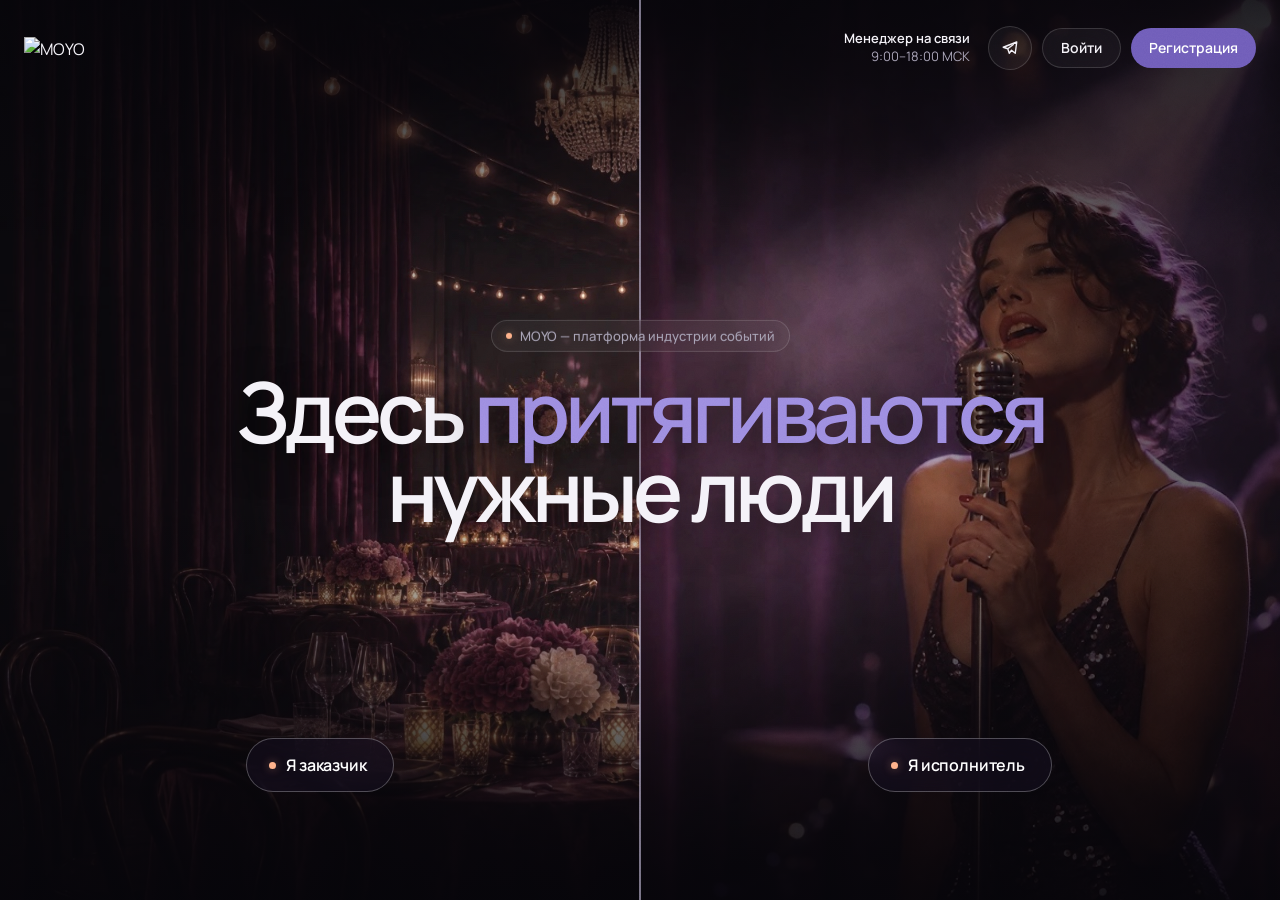
==== commit f863028a: "Add files via upload" ====
--- a/index.html
+++ b/index.html
@@ -44,7 +44,7 @@
 .foot{position:absolute;left:0;right:0;bottom:26px;z-index:9}
 .foot .wrap{display:flex;justify-content:space-between;padding:0 24px}
 </style>
-<link rel="stylesheet" href="assets/mobile.css?v=27">
+<link rel="stylesheet" href="assets/mobile.css?v=29">
 </head>
 <body>
 <main class="home" id="home">
--- a/assets/moyo.css
+++ b/assets/moyo.css
@@ -343,9 +343,9 @@
 .fin-ball .gl{position:absolute;width:16px;height:16px;margin:-8px;animation:ftw 2.4s ease-in-out infinite;opacity:0}
 @keyframes ftw{0%,100%{opacity:0;transform:scale(.4) rotate(0)}50%{opacity:1;transform:scale(1) rotate(45deg)}}
 .fin-mic{position:absolute;left:50%;top:auto;bottom:11vh;height:min(22vh,200px);transform:translateX(-50%);opacity:0;z-index:13;filter:drop-shadow(0 0 14px rgba(156,140,224,.35))}
-.fin-in{position:absolute;left:0;right:0;top:35%;text-align:center;z-index:6;opacity:0;will-change:transform,opacity}
-.fin-in h2{font-size:76px;letter-spacing:-.058em;line-height:.95;text-shadow:0 10px 40px rgba(0,0,0,.6)}
-.fin-in .lead{margin:16px auto 24px;text-align:center;color:#E6E0F5}
+.fin-in{position:absolute;left:0;right:0;top:33%;text-align:center;z-index:6;opacity:0;will-change:transform,opacity}
+.fin-in h2{font-size:104px;letter-spacing:-.06em;line-height:.92;text-shadow:0 10px 40px rgba(0,0,0,.6)}
+.fin-in .lead{margin:22px auto 30px;font-size:20px;text-align:center;color:#E6E0F5}
 .fin-in .cta-row{justify-content:center}
 .cur{position:absolute;top:0;bottom:0;width:50.5%;overflow:hidden;z-index:8;will-change:transform}
 .cur.l{left:0}.cur.r{right:0}
@@ -505,7 +505,7 @@
 /* бархат: на сиреневых экранах — мягкое пятно света и лёгкое зерно; на тёмных почти не видно */
 html::before{content:"";position:fixed;inset:0;z-index:-1;pointer-events:none;opacity:var(--vm,0);
   background:radial-gradient(55% 45% at 50% -5%,rgba(200,188,245,.26),transparent 72%),radial-gradient(45% 40% at 88% 105%,rgba(156,140,224,.16),transparent 70%),radial-gradient(40% 35% at 6% 60%,rgba(120,100,190,.12),transparent 70%)}
-html::after{content:"";position:fixed;inset:0;z-index:200;pointer-events:none;opacity:calc(.025 + var(--vm,0) * .075);mix-blend-mode:overlay;
+html::after{content:"";position:fixed;inset:0;z-index:200;pointer-events:none;opacity:calc(.06 + var(--vm,0) * .05);mix-blend-mode:overlay;
   background-image:url("data:image/svg+xml,%3Csvg xmlns='http://www.w3.org/2000/svg' width='220' height='220'%3E%3Cfilter id='g'%3E%3CfeTurbulence type='fractalNoise' baseFrequency='.9' numOctaves='3' stitchTiles='stitch'/%3E%3CfeColorMatrix values='0 0 0 0 1 0 0 0 0 1 0 0 0 0 1 0 0 0 1.4 0'/%3E%3C/filter%3E%3Crect width='100%25' height='100%25' filter='url(%23g)'/%3E%3C/svg%3E")}
 
 /* бегущая строка категорий */
@@ -533,15 +533,6 @@
 .role.mag:hover{transition:background .5s var(--ease),border-color .5s,transform .6s var(--ease),box-shadow .6s,translate .3s}
 
 /* бархатный фон вместо сетки: мягкие крупные складки; блик и цвет отзываются на курсор (life.js задаёт --mx --my --vc --vs) */
-.velvet{overflow:hidden;--mx:50%;--my:40%;--vc:156,140,224;--vs:.4}
-.vv-folds{position:absolute;inset:0;
-  background:url("data:image/svg+xml,%3Csvg xmlns='http://www.w3.org/2000/svg' width='1600' height='1000' preserveAspectRatio='none'%3E%3Cfilter id='f' x='0' y='0' width='100%25' height='100%25'%3E%3CfeTurbulence type='fractalNoise' baseFrequency='0.0045' numOctaves='3' seed='11' /%3E%3CfeColorMatrix values='0 0 0 0 0.66 0 0 0 0 0.58 0 0 0 0 0.92 0 0 0 1.6 -0.62'/%3E%3CfeGaussianBlur stdDeviation='3'/%3E%3C/filter%3E%3Crect width='100%25' height='100%25' filter='url(%23f)'/%3E%3C/svg%3E") center/100% 100% no-repeat;opacity:.13;mix-blend-mode:screen}
-.vv-sheen{position:absolute;inset:0;mix-blend-mode:screen;
-  background:radial-gradient(40vw 32vw at var(--mx) var(--my),rgba(var(--vc),calc(.05 + var(--vs) * .08)),transparent 70%)}
-.vv-lit{position:absolute;inset:0;mix-blend-mode:screen;opacity:calc(.25 + var(--vs) * .55);-webkit-mask-image:radial-gradient(30vw 26vw at var(--mx) var(--my),#000,transparent 72%);mask-image:radial-gradient(30vw 26vw at var(--mx) var(--my),#000,transparent 72%)}
-.vv-lit i{position:absolute;inset:0;background:url("data:image/svg+xml,%3Csvg xmlns='http://www.w3.org/2000/svg' width='1600' height='1000' preserveAspectRatio='none'%3E%3Cfilter id='f' x='0' y='0' width='100%25' height='100%25'%3E%3CfeTurbulence type='fractalNoise' baseFrequency='0.0045' numOctaves='3' seed='11' /%3E%3CfeColorMatrix values='0 0 0 0 0.66 0 0 0 0 0.58 0 0 0 0 0.92 0 0 0 1.6 -0.62'/%3E%3CfeGaussianBlur stdDeviation='3'/%3E%3C/filter%3E%3Crect width='100%25' height='100%25' filter='url(%23f)'/%3E%3C/svg%3E") center/100% 100% no-repeat;filter:grayscale(1) brightness(1.7)}
-.vv-lit::after{content:"";position:absolute;inset:0;background:rgb(var(--vc));mix-blend-mode:multiply}
-.velvet .vv-mask{display:none}
 
 /* микроблики: четырёхлучевые звёздочки */
 .glint{position:absolute;width:var(--gs,10px);height:var(--gs,10px);margin:calc(var(--gs,10px) / -2) 0 0 calc(var(--gs,10px) / -2);pointer-events:none;opacity:0;
@@ -583,3 +574,20 @@
 .stp .rk.dot .foot small{color:var(--text-2)}
 .stp .rk.don .tx2 span{color:var(--text-3)}
 .stp-steps .rk.step:not(:last-child)::after{box-shadow:0 0 0 5px var(--pagebg,#07060A),0 0 18px var(--lime-glow)}
+
+/* шаги v3: заголовок слева, подзаголовок справа, три карточки лесенкой с 3D-иконкой, выходящей за край */
+.stp-head{display:grid;grid-template-columns:1.1fr 1fr;gap:60px;align-items:start;margin-bottom:70px}
+.stp-head h2{font-size:72px;letter-spacing:-.055em;line-height:.95}
+.stp-sub{font-size:18px;line-height:1.5;color:var(--text-2);max-width:520px;padding-top:12px}
+.stp-cards{display:grid;grid-template-columns:repeat(3,1fr);gap:28px;align-items:start;padding-top:60px}
+.stc{position:relative;min-height:360px;padding:150px 30px 30px;border-radius:var(--r-m);background:var(--glass);border:1px solid var(--line-2);
+  backdrop-filter:blur(var(--blur));-webkit-backdrop-filter:blur(var(--blur));box-shadow:inset 0 1px 0 rgba(255,255,255,.08);transition:transform .5s var(--ease),border-color .5s var(--ease)}
+.stc2{margin-top:110px}
+.stc:hover{transform:translateY(-4px);border-color:rgba(156,140,224,.45)}
+.stc-ic{position:absolute;right:-18px;top:-70px;width:230px;height:230px;object-fit:cover;mix-blend-mode:screen;pointer-events:none;
+  -webkit-mask-image:radial-gradient(closest-side,#000 78%,transparent);mask-image:radial-gradient(closest-side,#000 78%,transparent);transition:transform .8s var(--ease)}
+.stc:hover .stc-ic{transform:rotate(-6deg) scale(1.04)}
+.stc-k{display:block;font-size:52px;font-weight:600;letter-spacing:-.05em;line-height:1;color:var(--accent)}
+.stc h3{margin-top:14px;font-size:30px;font-weight:600;letter-spacing:-.045em;line-height:1.02;color:var(--text)}
+.stc p{margin-top:12px;font-size:15px;line-height:1.45;color:var(--text-2);max-width:280px}
+.stp-cta{margin-top:56px}
--- a/assets/mobile.css
+++ b/assets/mobile.css
@@ -0,0 +1,157 @@
+/* =========================================================
+   MOYO — мобильная версия (до 760 px)
+   подключается последним на всех страницах
+   ========================================================= */
+@media (max-width:760px){
+  body{min-width:0!important;font-size:15px}
+  .wrap{width:auto!important;padding-left:16px!important;padding-right:16px!important}
+  h2{font-size:40px!important;letter-spacing:-.05em!important;line-height:.98!important}
+  .lead{font-size:16px!important}
+  .btn{height:48px;padding:0 20px;font-size:14px}
+
+  /* шапка: логотип + одна кнопка */
+  .hdr .wrap{height:60px!important;gap:12px!important;padding:0 16px!important}
+  .hdr .nav,.hdr .mgr,.hdr .ibtn,.hdr [data-auth="login"]{display:none!important}
+  .hdr .btn-s{height:38px;padding:0 14px;font-size:13px}
+  .hdr .logo img{height:17px}
+
+  /* кнопка менеджера и чат */
+  #help{right:14px!important;bottom:14px!important;height:60px!important;padding:0 8px!important;gap:0!important}
+  #help>span:last-child{max-width:0!important;opacity:0!important}
+  #help .mph{width:44px!important;height:44px!important}
+  #help .ring{left:8px!important;top:8px!important;width:44px!important;height:44px!important}
+  #help .dot-on{left:40px!important;top:40px!important}
+  .hbub{right:14px!important;bottom:86px!important;width:calc(100vw - 28px)!important;max-width:320px}
+  .chatbox{right:10px!important;left:10px!important;bottom:84px!important;width:auto!important}
+
+  /* ---------- первый экран: текст сверху, фото снизу ---------- */
+  .hero{height:auto!important;min-height:0!important}
+  .hero .pin{height:auto!important;display:flex;flex-direction:column}
+  .hx-l{position:relative!important;left:auto!important;top:auto!important;transform:none!important;width:auto!important;padding:92px 16px 0;order:1}
+  .hx-l h1{font-size:40px!important;line-height:.98}
+  .hx-l .sub{font-size:16px;margin-top:16px}
+  .hx-l .h-cta{flex-wrap:wrap;margin-top:22px;gap:10px}
+  .hx-l .h-cta .btn{flex:1 1 auto;justify-content:center}
+  .hx-l .ask,.hx-l .ai{width:100%!important}
+  .hx-bg{position:relative!important;inset:auto!important;height:560px;order:2;margin-top:-30px}
+  .hx-bg::after{background:linear-gradient(180deg,#05040A 0%,transparent 22%,transparent 80%,var(--pagebg,#07060A) 100%)!important}
+  /* на фото центрируем главное: телефон у исполнителя, шар и команду у заказчика */
+  .hx-box{transform:translate(-74.5%,-50%)!important}
+  .hx-team{scale:.62}
+
+  /* ---------- шаги ---------- */
+  .stp{padding-top:70px}
+  .stp-title{margin-bottom:30px}
+  .stp-title h2{font-size:40px!important}
+  .stp-row{grid-template-columns:1fr;gap:16px}
+  .stp-steps{grid-template-columns:1fr;gap:26px}
+  .stp-plus{grid-template-columns:1fr 1fr;gap:12px}
+  .stp-plus::before{display:none}
+  .stp .rk,.stp .rk.w,.stp .rk.d,.stp .rk.dot{height:auto!important;min-height:0}
+  .stp-steps .rk{padding:20px 20px 22px}
+  .stp-steps .rk .n{font-size:52px;margin-top:8px}
+  .stp-steps .rk .t{margin-top:14px;font-size:26px}
+  .stp-steps .rk.step:not(:last-child)::after{content:"↓";right:auto;left:50%;top:auto;bottom:-29px;margin:0 0 0 -16px}
+  .stp-plus .rk{padding:16px;height:260px!important}
+  .stp-plus .rk .bars{height:90px!important;gap:2px!important}
+  .stp-plus .rk .bars i{width:5px!important;height:5px!important}
+  .stp-plus .rk .bars span{gap:2px!important}
+  .stp-plus .rk .ring{width:104px!important;height:104px!important;margin:14px auto 0!important}
+  .stp-plus .rk .ring b{font-size:24px!important}
+  .stp-plus .rk .tx2{font-size:13px!important}
+  .stp-plus .rk .foot{flex-direction:column;align-items:flex-start;gap:8px}
+  .stp-plus .rk .foot small{text-align:left;font-size:11px}
+  .stp-cta{margin-top:28px}
+
+  /* ---------- текстовые перебивки ---------- */
+  .tx-f{width:100%!important;left:0!important;margin-left:0!important;font-size:44px!important;padding:0 16px}
+  .tx-top{top:84px;padding:0 16px;font-size:12px}
+  .tx-bar{bottom:110px}
+  .tx-cta{bottom:40px}
+
+  /* ---------- шар из анкет ---------- */
+  .people{padding-top:70px}
+  .pp-head{grid-template-columns:1fr!important;gap:14px!important;margin-bottom:0!important}
+  .pp-head h2{font-size:40px!important}
+  .pp-head p{font-size:15px}
+  .disco{height:730px;scale:.5;transform-origin:50% 0;margin:-30px 0 -365px}
+
+  /* ---------- кабинет ---------- */
+  .cab-head h2{font-size:34px!important}
+  .cab-stage{scale:.44}
+  .cab-dots{bottom:24px}
+
+  /* ---------- бонусы ---------- */
+  .ref{padding:70px 0}
+  .r-grid{grid-template-columns:1fr!important;gap:14px!important}
+  .net{width:560px!important;height:520px!important;scale:.62;margin:-90px 0 -100px 50%!important;translate:-50% 0}
+  .rc .v{font-size:38px}
+
+  /* ---------- о нас ---------- */
+  .about{padding:70px 0}
+  .ab-grid{grid-template-columns:1fr!important;gap:28px!important;padding:0!important}
+  .ab-num{gap:10px}
+
+  /* ---------- вопросы ---------- */
+  .faq .wrap{grid-template-columns:1fr!important;gap:24px!important}
+  .faq h2{font-size:40px!important}
+  .fq .fb{font-size:15px}
+
+  /* ---------- финал ---------- */
+  .fin-in{top:30%!important;padding:0 16px}
+  .fin-in h2{font-size:48px!important;line-height:.95!important}
+  .fin-in .lead{font-size:16px!important;margin:16px auto 22px!important}
+  .fin-in .cta-row{flex-direction:column;align-items:center;gap:10px}
+  .fin-ball{width:150px!important;margin-left:-75px!important}
+  .fin-hint{bottom:22px}
+
+  /* ---------- подвал ---------- */
+  .ft{padding-top:70px}
+  .ft-top{grid-template-columns:1fr!important;gap:22px!important;padding-bottom:40px!important}
+  .ft-act{flex-wrap:wrap}
+  .ft-cols{grid-template-columns:1fr 1fr!important;gap:26px!important;padding:34px 0!important}
+  .ft-mark{width:100%!important}
+  .ft-pupil{width:24px!important;height:24px!important;margin:-12px 0 0 -12px!important}
+  .ft-bot{flex-direction:column;gap:10px;align-items:flex-start}
+}
+
+/* ---------- главная: половины сверху и снизу ---------- */
+@media (max-width:760px){
+  .home{min-height:0!important;height:100svh!important}
+  .home .hm-a{inset:0 0 50% 0!important;clip-path:none!important;background-position:30% 50%!important;background-size:cover!important}
+  .home .hm-b{inset:50% 0 0 0!important;clip-path:none!important;background-position:82% 30%!important;background-size:cover!important}
+  .home .hm-seam line{display:none}
+  .home .hm-half{width:100%!important;height:50%!important;left:0!important;right:0!important}
+  .home .hm-half.l{top:0!important;bottom:auto!important}
+  .home .hm-half.r{top:auto!important;bottom:0!important}
+  .home .hd{white-space:normal!important;padding:0 16px;transform:translateY(-50%)!important}
+  .home .hd h1{font-size:40px!important}
+  .home .hd .label{display:none}
+  .home .roles{top:0!important;bottom:0!important;grid-template-columns:1fr!important;grid-template-rows:1fr 1fr!important}
+  .home .role{align-self:center}
+  .home .role[data-r="l"]{align-self:start;margin-top:22vh}
+  .home .role[data-r="r"]{align-self:end;margin-bottom:12vh}
+}
+@media (max-width:760px){
+  .top .wrap{padding:0 16px!important;height:60px}
+  .top img{height:17px}
+  .top .mgr,.top .ibtn,.top [data-auth="login"]{display:none!important}
+  .top .btn-s{height:38px;padding:0 14px;font-size:13px}
+  .home .hm-b{background-position:88% 30%!important}
+}
+@media (max-width:760px){.hdr .wrap,.top .wrap{width:100%!important;max-width:100vw;box-sizing:border-box}}
+@media (max-width:760px){.hdr,.top{width:100vw!important;max-width:100vw!important;left:0!important;right:auto!important}.hdr .wrap,.top .wrap{margin:0!important}}
+@media (max-width:760px){.r-grid>*{min-width:0!important;max-width:100%!important}.r-col{width:auto!important}.rc{width:auto!important}.rc p{white-space:normal!important}}
+@media (max-width:760px){.r-grid{grid-template-columns:minmax(0,1fr)!important}.ref .wrap{overflow:visible}.ref{overflow-x:clip}}
+@media (max-width:760px){.hx-box:has(.hx-team){transform:translate(-79%,-50%)!important}.hx-team{scale:.56}}
+@media (max-width:760px){
+  .stp-head{grid-template-columns:1fr;gap:14px;margin-bottom:30px}
+  .stp-head h2{font-size:40px!important}
+  .stp-sub{font-size:15px;padding-top:0}
+  .stp-cards{grid-template-columns:1fr;gap:70px;padding-top:50px}
+  .stc{min-height:0;padding:110px 22px 24px}
+  .stc2{margin-top:0}
+  .stc-ic{width:170px;height:170px;top:-56px;right:-6px}
+  .stc-k{font-size:40px}
+  .stc h3{font-size:26px}
+}
